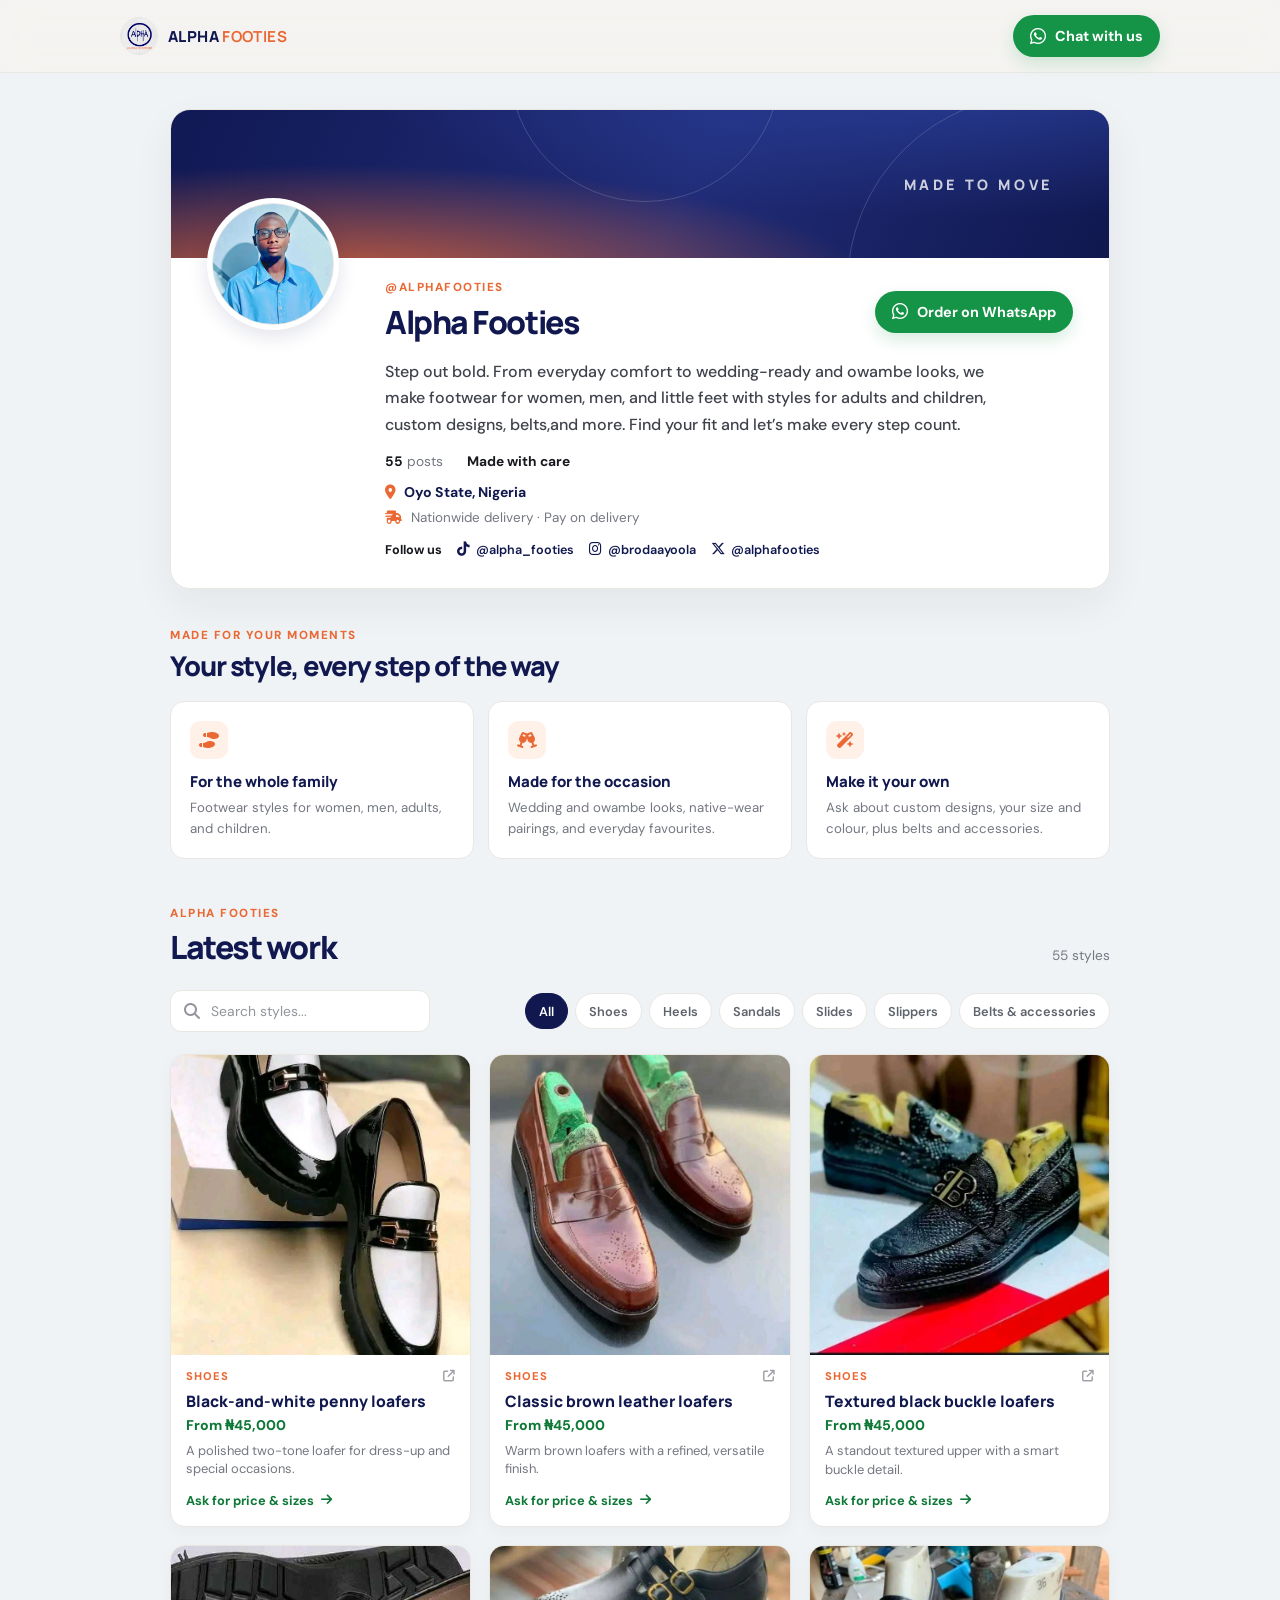
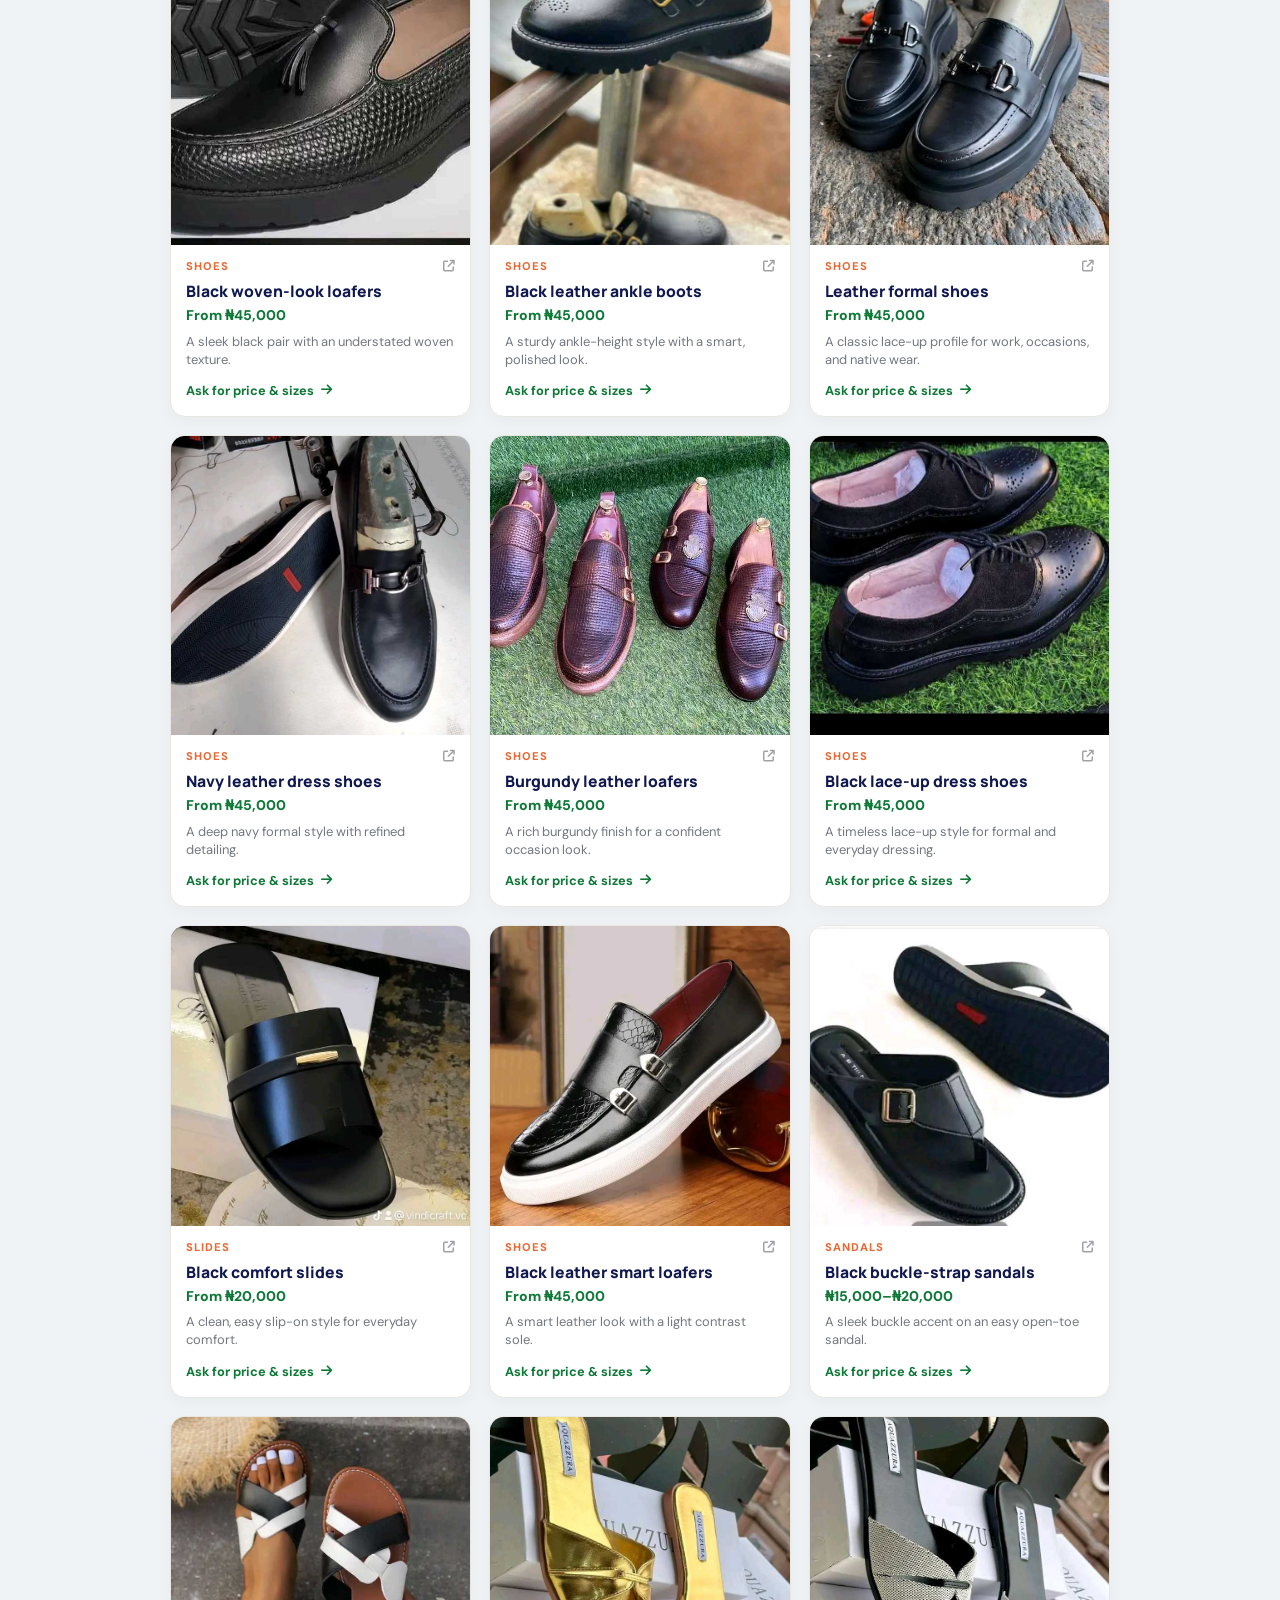
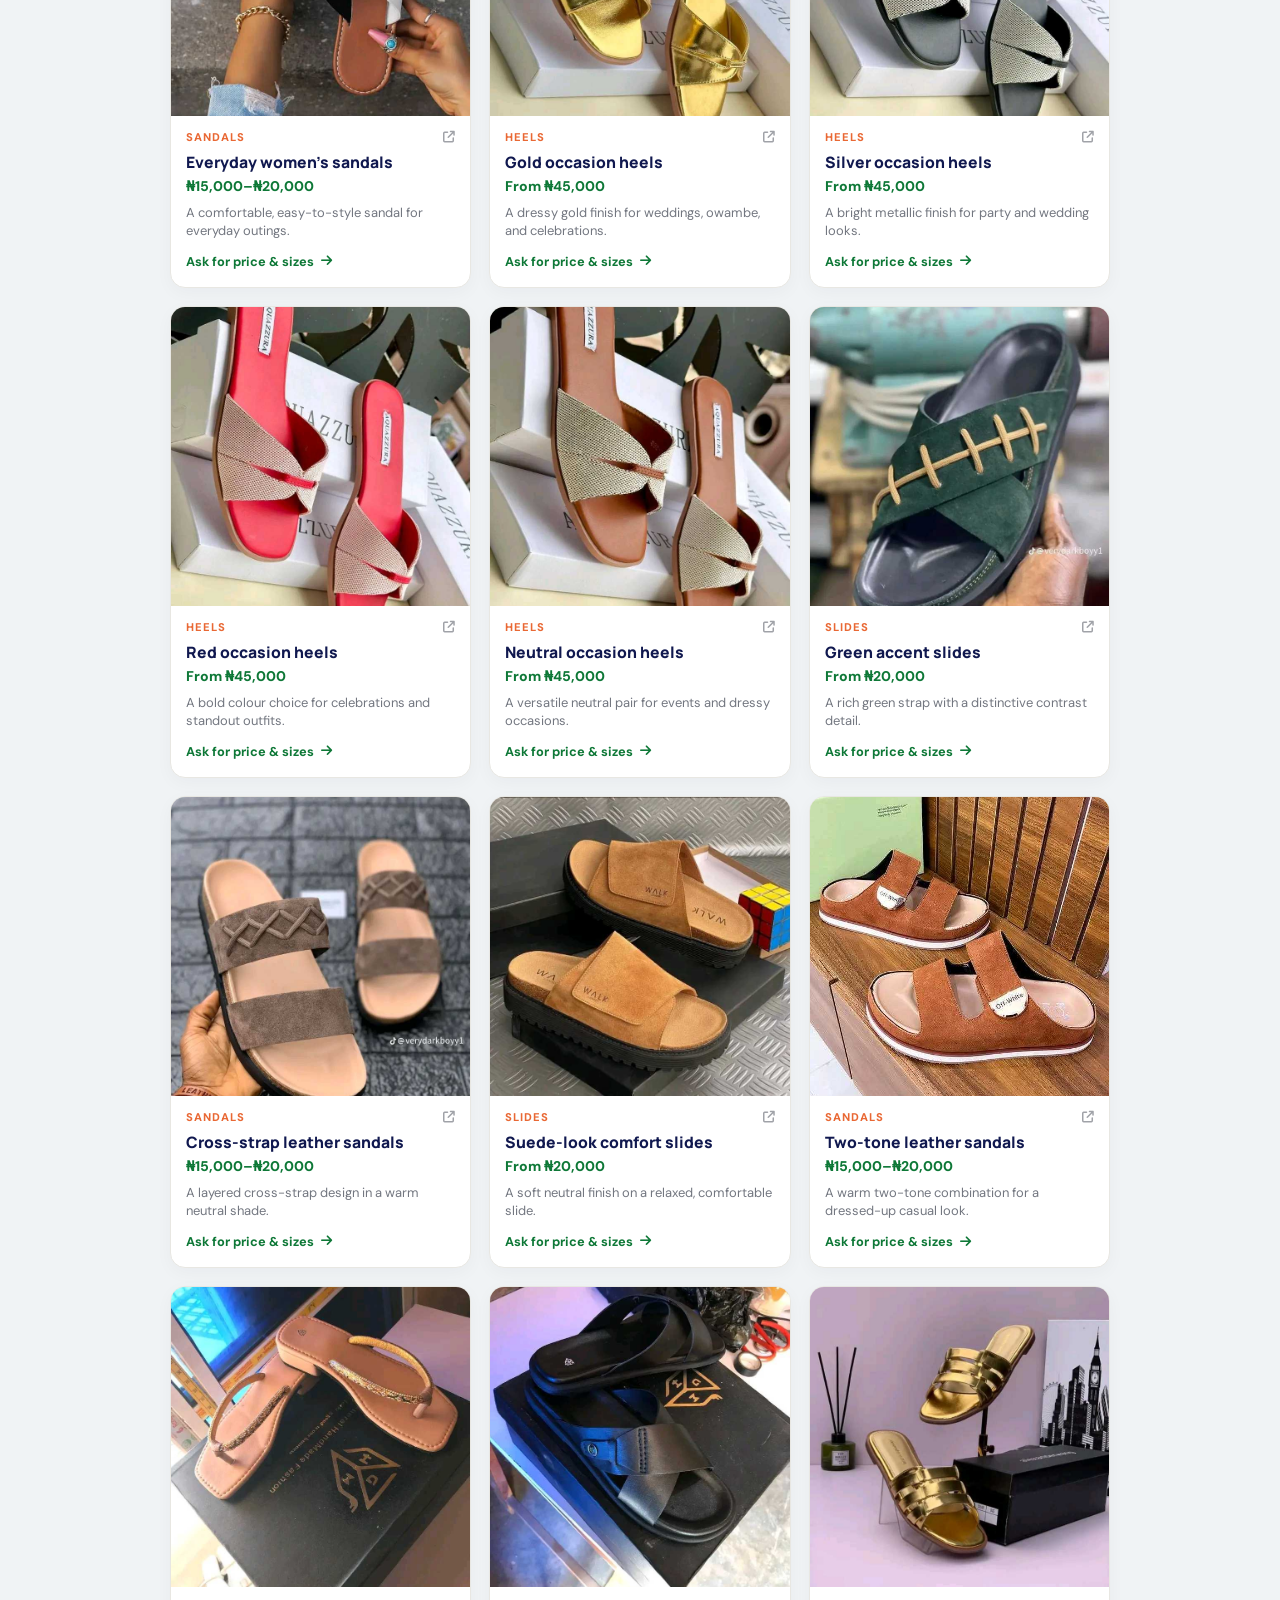
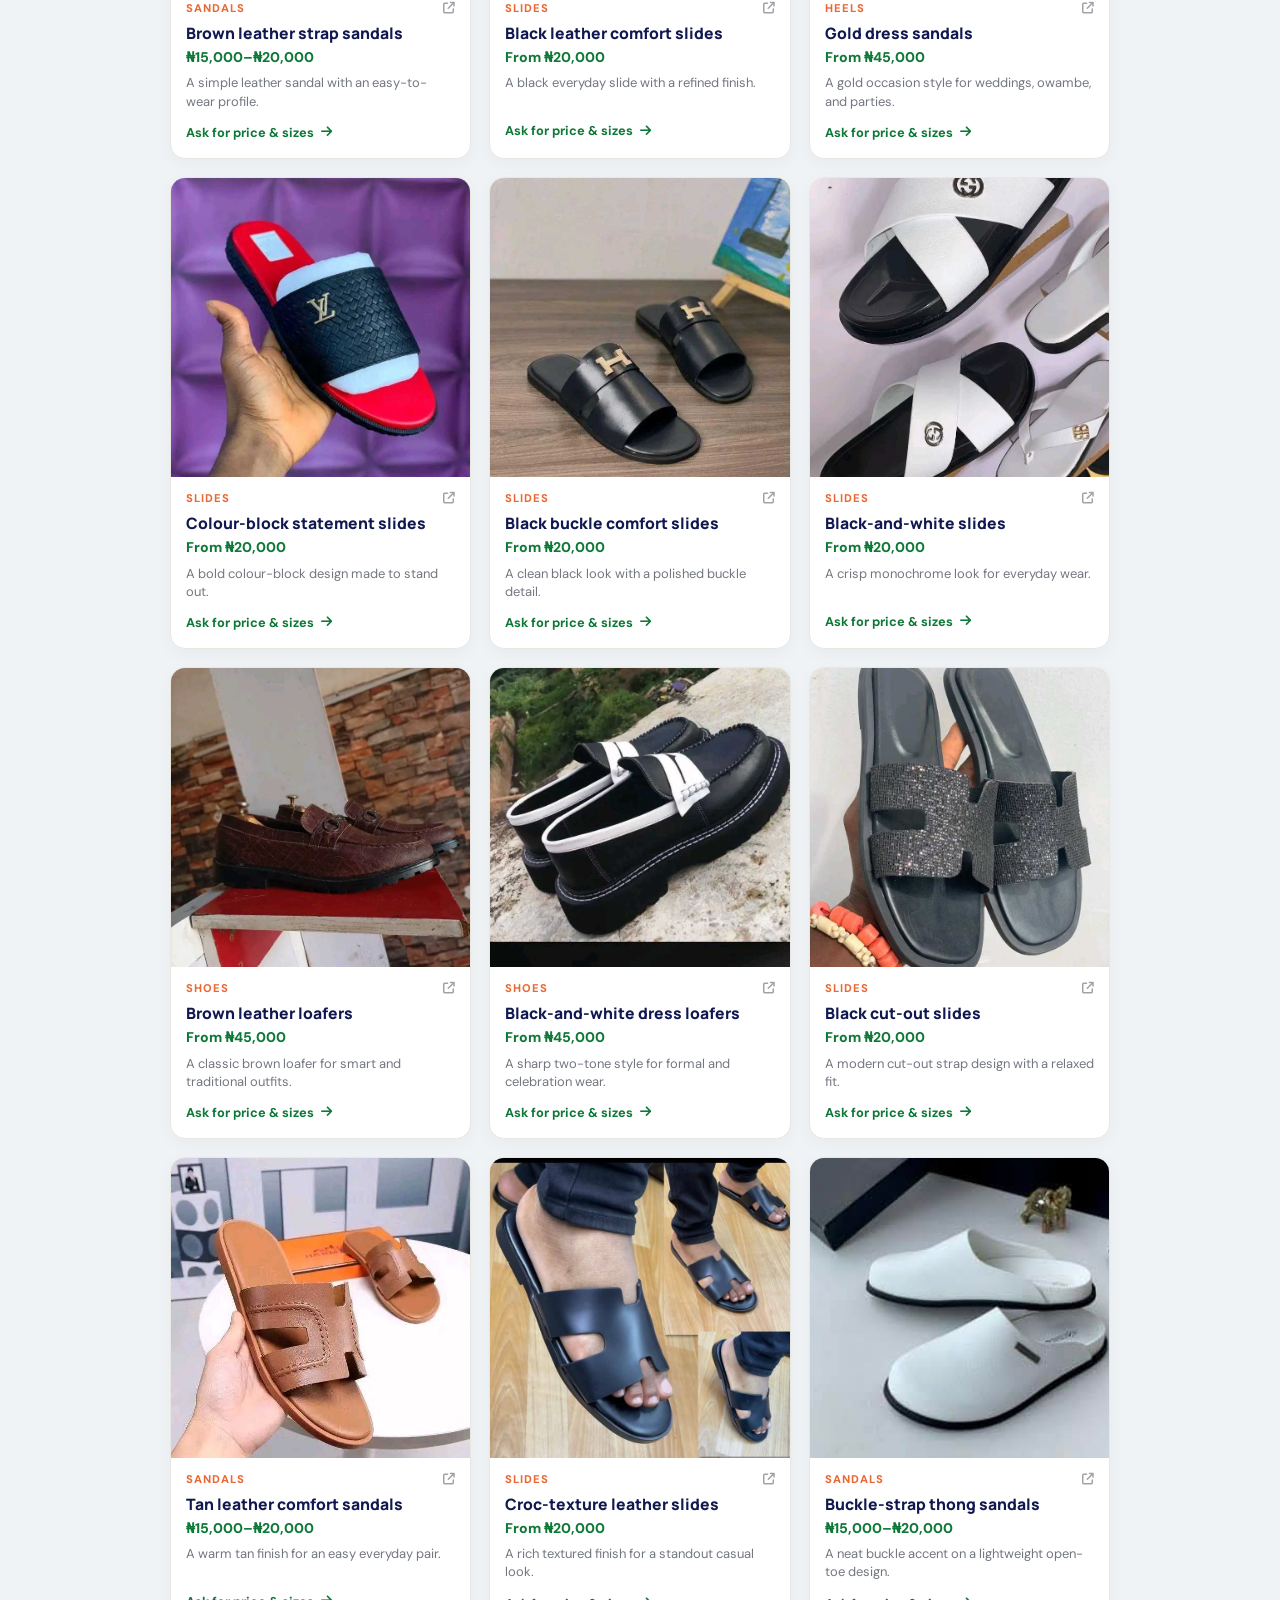
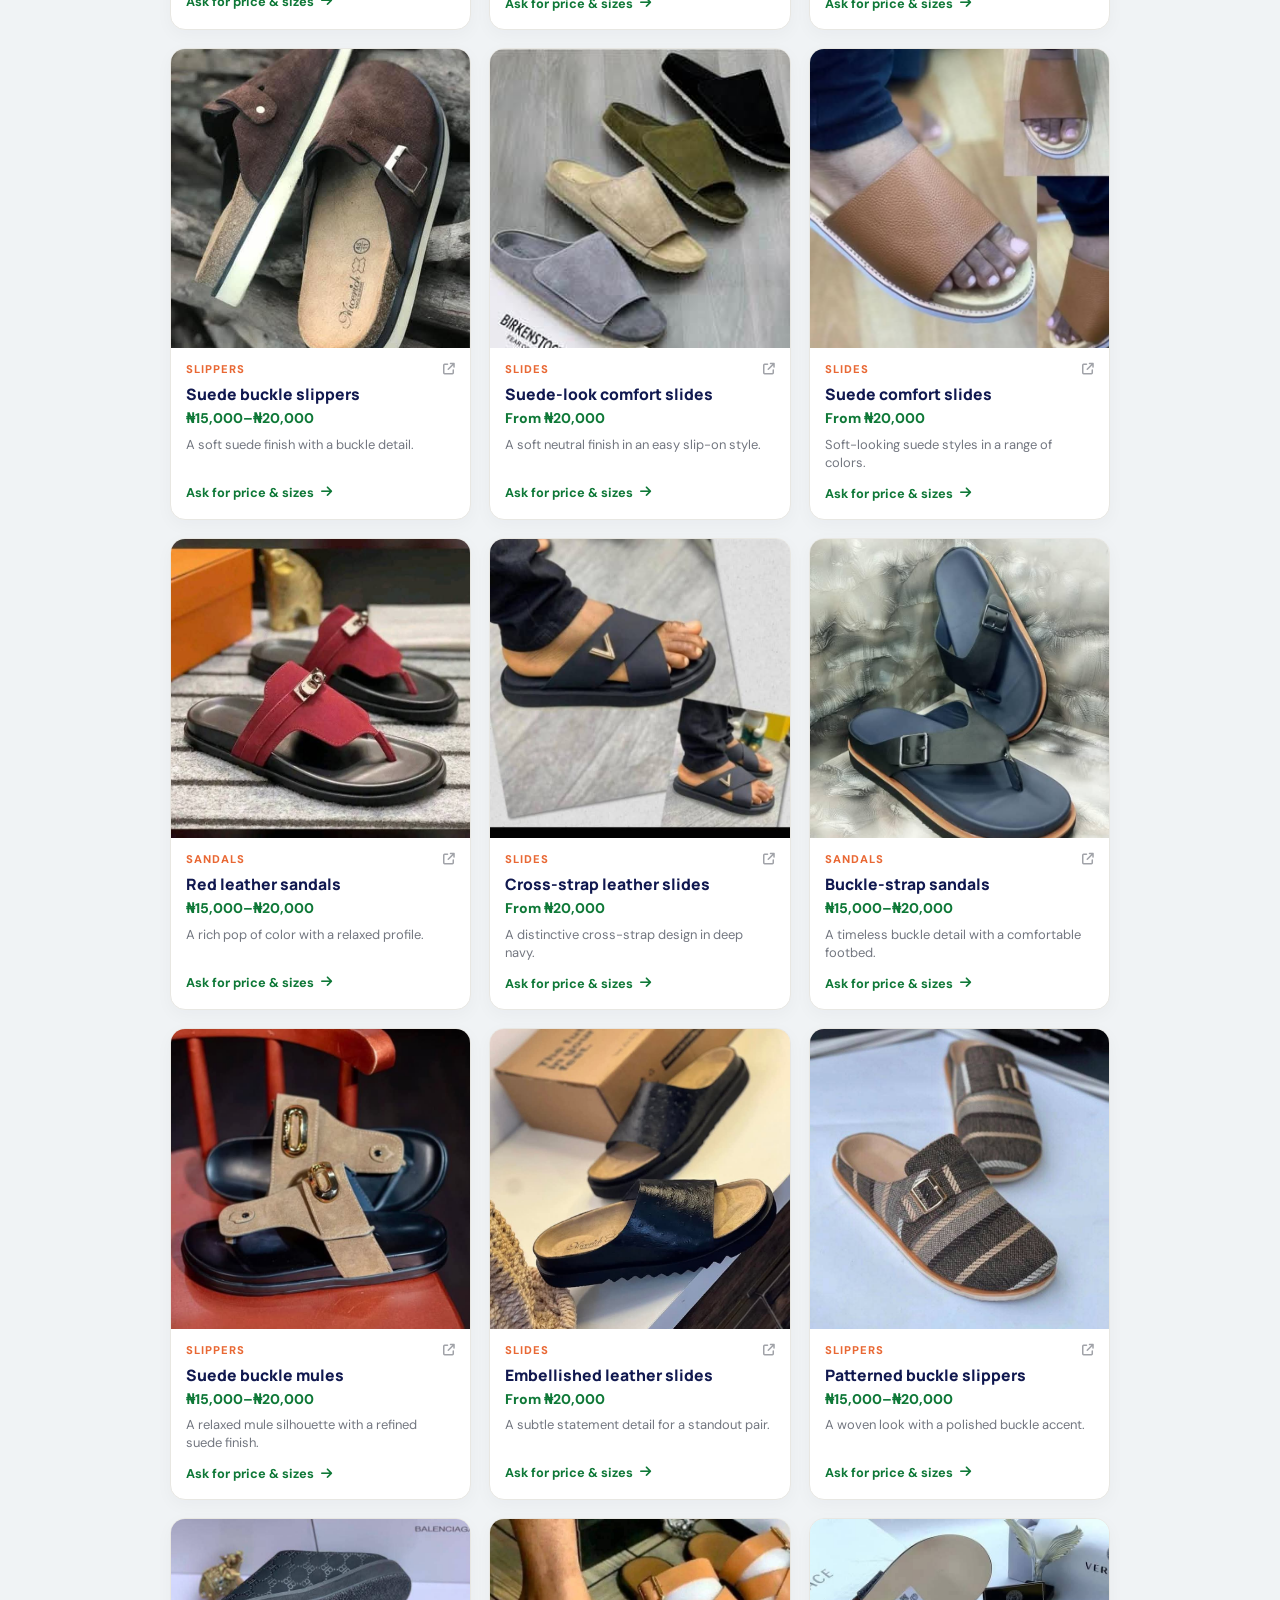
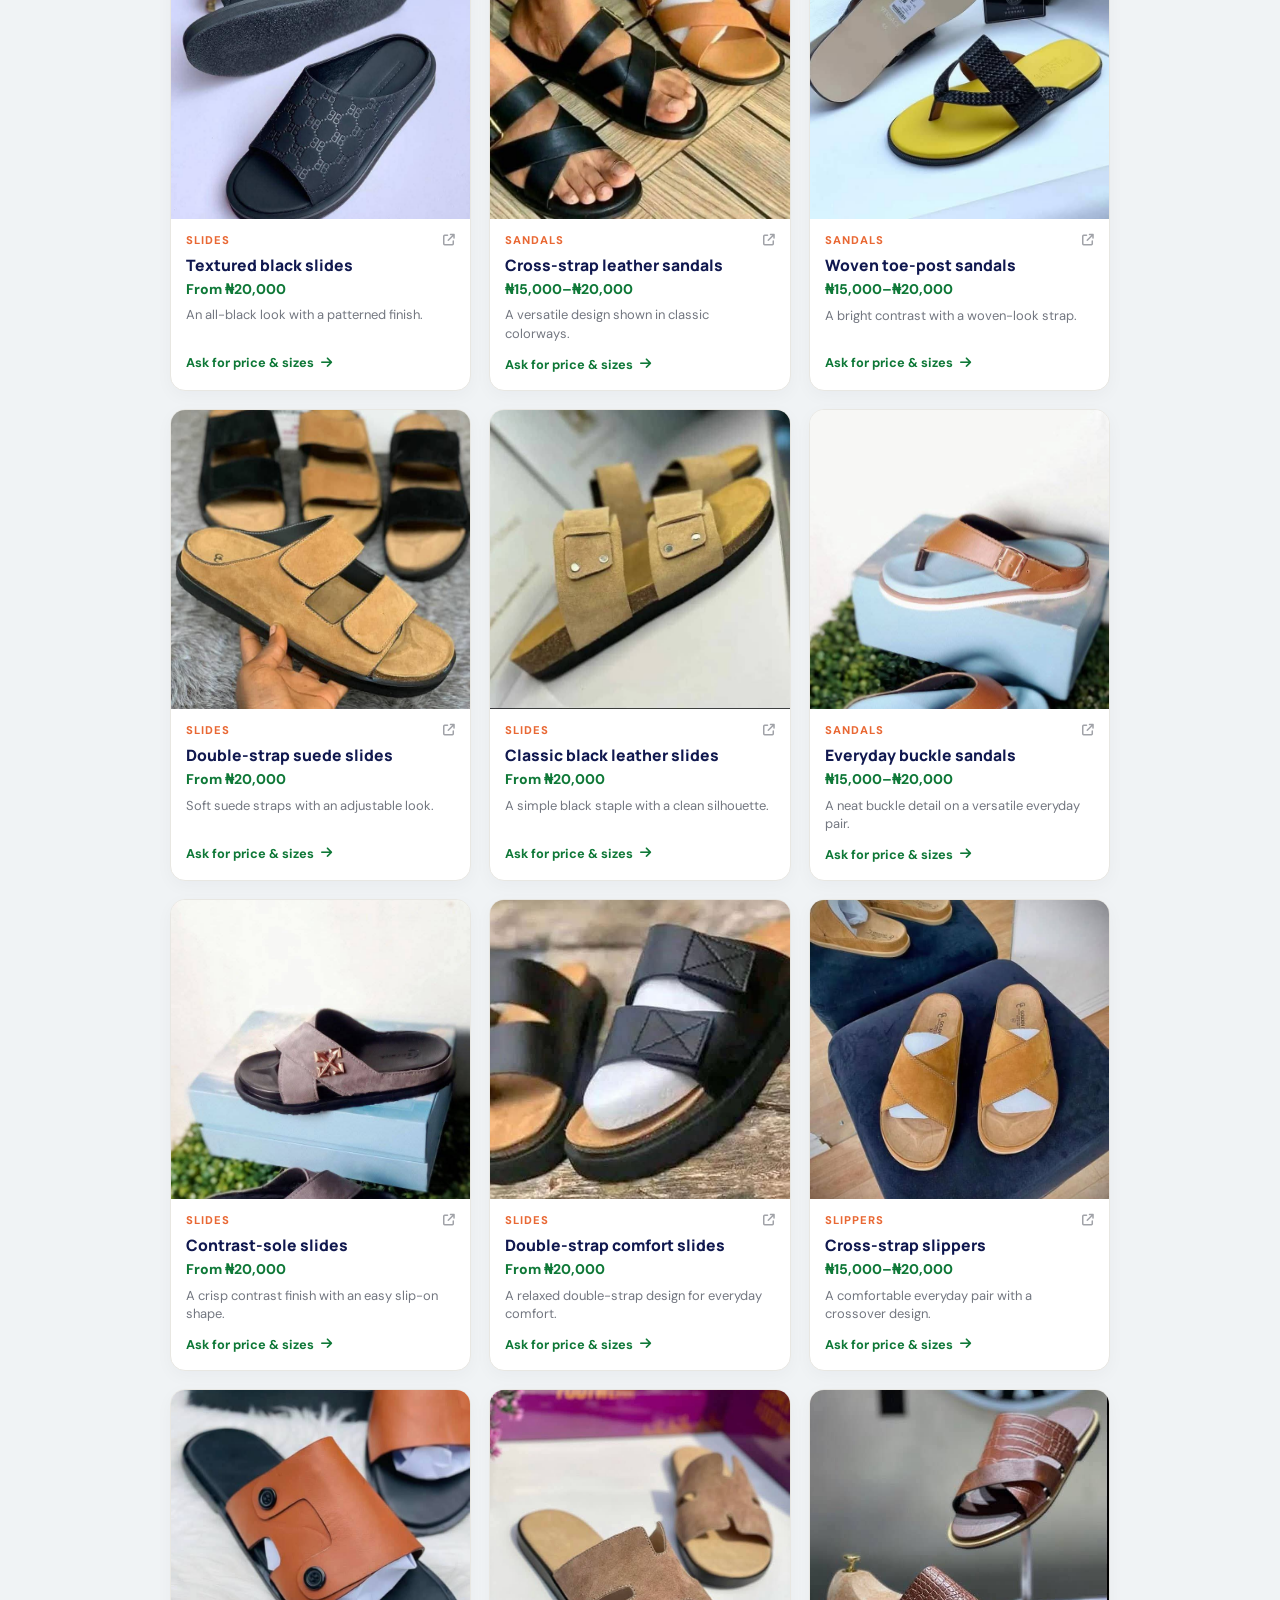
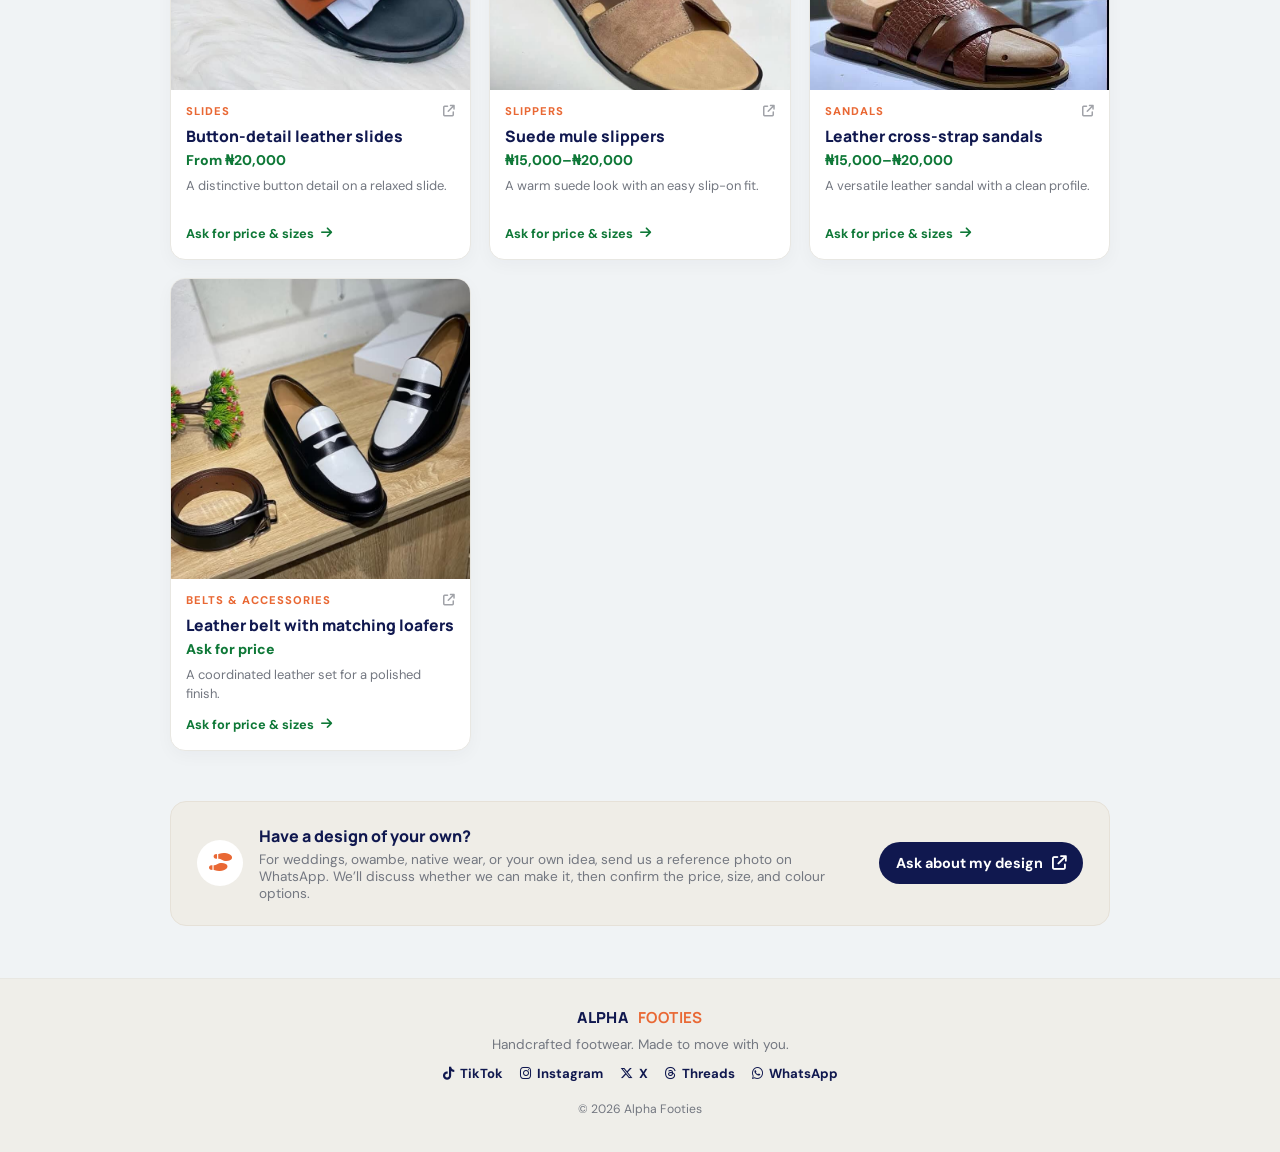
==== index.html @ 1cc4acf9 "Update the folder setup" ====
<!doctype html>
<html lang="en">
  <head>
    <meta charset="UTF-8" />
    <meta name="viewport" content="width=device-width, initial-scale=1.0" />
    <meta
      name="description"
      content="Discover handcrafted footwear for women, men, and children. Shop wedding and owambe styles, everyday pairs, custom designs, and belts from Oyo State, Nigeria."
    />
    <meta name="theme-color" content="#f5f4f0" />
    <title>Alpha Footies | Handcrafted footwear</title>
    <link rel="icon" href="images/logo.jpg" type="image/jpeg" />
    <link rel="preconnect" href="https://fonts.googleapis.com" />
    <link rel="preconnect" href="https://fonts.gstatic.com" crossorigin />
    <link
      href="https://fonts.googleapis.com/css2?family=DM+Sans:wght@400;500;600;700&family=Manrope:wght@500;600;700;800&display=swap"
      rel="stylesheet"
    />
    <link
      rel="stylesheet"
      href="https://cdnjs.cloudflare.com/ajax/libs/font-awesome/6.4.0/css/all.min.css"
    />
    <link href="style.css" rel="stylesheet" />
    <script src="products.js" defer></script>
    <script src="script.js" defer></script>
  </head>
  <body>
    <header class="site-header">
      <nav class="topbar" aria-label="Main navigation">
        <a class="brand" href="#home" aria-label="Alpha Footies home">
          <img src="images/logo.jpg" alt="" />
          <span>ALPHA <strong>FOOTIES</strong></span>
        </a>
        <a
          class="button button-whatsapp topbar-cta"
          href="https://wa.me/2349056947405"
          target="_blank"
          rel="noopener noreferrer"
        >
          <i class="fa-brands fa-whatsapp" aria-hidden="true"></i>
          <span>Chat with us</span>
        </a>
      </nav>
    </header>

    <main id="home" class="page-shell">
      <section class="profile-card" aria-labelledby="profile-name">
        <div class="profile-cover" aria-hidden="true">
          <span>MADE TO MOVE</span>
        </div>
        <div class="profile-content">
          <div class="profile-avatar-wrap">
            <img
              class="profile-avatar"
              src="images/profile.jpg"
              alt="Alpha Footies profile photo"
            />
          </div>
          <div class="profile-details">
            <div class="profile-heading">
              <div>
                <p class="eyebrow">@alphafooties</p>
                <h1 id="profile-name">Alpha Footies</h1>
              </div>
              <a
                class="button button-whatsapp profile-cta"
                href="https://wa.me/2349056947405"
                target="_blank"
                rel="noopener noreferrer"
              >
                <i class="fa-brands fa-whatsapp" aria-hidden="true"></i>
                <span>Order on WhatsApp</span>
              </a>
            </div>
            <p class="profile-bio">
              Step out bold. From everyday comfort to wedding-ready and owambe
              looks, we make footwear for women, men, and little feet with
              styles for adults and children, custom designs, belts,and more.
              Find your fit and let’s make every step count.
            </p>
            <div class="profile-stats" aria-label="Profile statistics">
              <span><strong id="postCount">0</strong> posts</span>
              <span><strong>Made with care</strong></span>
            </div>
            <p class="profile-location">
              <i class="fa-solid fa-location-dot" aria-hidden="true"></i>
              Oyo State, Nigeria
            </p>
            <p class="profile-note">
              <i class="fa-solid fa-truck-fast" aria-hidden="true"></i>
              Nationwide delivery · Pay on delivery
            </p>
            <div class="profile-socials" aria-label="Follow Alpha Footies">
              <span>Follow us</span>
              <a
                href="https://www.tiktok.com/@alpha_footies"
                target="_blank"
                rel="noopener noreferrer"
                aria-label="Follow Alpha Footies on TikTok"
              >
                <i class="fa-brands fa-tiktok" aria-hidden="true"></i>
                @alpha_footies
              </a>
              <a
                href="https://www.instagram.com/brodaayoola"
                target="_blank"
                rel="noopener noreferrer"
                aria-label="Follow Alpha Footies on Instagram"
              >
                <i class="fa-brands fa-instagram" aria-hidden="true"></i>
                @brodaayoola
              </a>
              <a
                href="https://x.com/alphafooties"
                target="_blank"
                rel="noopener noreferrer"
                aria-label="Follow Alpha Footies on X"
              >
                <i class="fa-brands fa-x-twitter" aria-hidden="true"></i>
                @alphafooties
              </a>
            </div>
          </div>
        </div>
      </section>

      <section class="service-highlights" aria-labelledby="services-title">
        <div class="service-heading">
          <p class="eyebrow">MADE FOR YOUR MOMENTS</p>
          <h2 id="services-title">Your style, every step of the way</h2>
        </div>
        <div class="service-grid">
          <article class="service-card">
            <span class="service-icon"
              ><i class="fa-solid fa-shoe-prints" aria-hidden="true"></i
            ></span>
            <h3>For the whole family</h3>
            <p>Footwear styles for women, men, adults, and children.</p>
          </article>
          <article class="service-card">
            <span class="service-icon"
              ><i class="fa-solid fa-champagne-glasses" aria-hidden="true"></i
            ></span>
            <h3>Made for the occasion</h3>
            <p>
              Wedding and owambe looks, native-wear pairings, and everyday
              favourites.
            </p>
          </article>
          <article class="service-card">
            <span class="service-icon"
              ><i class="fa-solid fa-wand-magic-sparkles" aria-hidden="true"></i
            ></span>
            <h3>Make it your own</h3>
            <p>
              Ask about custom designs, your size and colour, plus belts and
              accessories.
            </p>
          </article>
        </div>
      </section>

      <section id="posts" class="feed-section" aria-labelledby="feed-title">
        <div class="feed-heading">
          <div>
            <p class="eyebrow">ALPHA FOOTIES </p>
            <h2 id="feed-title">Latest work</h2>
          </div>
          <span class="feed-count"
            ><span id="visibleCount">0</span> styles</span
          >
        </div>

        <div class="feed-tools">
          <label class="search-field">
            <i class="fa-solid fa-magnifying-glass" aria-hidden="true"></i>
            <span class="visually-hidden">Search styles</span>
            <input
              type="search"
              id="searchBar"
              placeholder="Search styles..."
              autocomplete="off"
            />
          </label>
          <div class="filter-list" role="group" aria-label="Filter styles">
            <button
              class="filter-btn active"
              type="button"
              data-category="all"
              aria-pressed="true"
            >
              All
            </button>
            <button
              class="filter-btn"
              type="button"
              data-category="shoes"
              aria-pressed="false"
            >
              Shoes
            </button>
            <button
              class="filter-btn"
              type="button"
              data-category="heels"
              aria-pressed="false"
            >
              Heels
            </button>
            <button
              class="filter-btn"
              type="button"
              data-category="sandals"
              aria-pressed="false"
            >
              Sandals
            </button>
            <button
              class="filter-btn"
              type="button"
              data-category="slides"
              aria-pressed="false"
            >
              Slides
            </button>
            <button
              class="filter-btn"
              type="button"
              data-category="slippers"
              aria-pressed="false"
            >
              Slippers
            </button>
            <button
              class="filter-btn"
              type="button"
              data-category="belts"
              aria-pressed="false"
            >
              Belts &amp; accessories
            </button>
          </div>
        </div>

        <div id="productGrid" class="post-grid" aria-live="polite"></div>
        <div id="noResults" class="empty-state" hidden>
          <i class="fa-regular fa-face-meh" aria-hidden="true"></i>
          <h3>No styles found</h3>
          <p>Try a different search or category.</p>
        </div>
      </section>

      <section id="about" class="about-strip" aria-label="About Alpha Footies">
        <div class="about-mark">
          <i class="fa-solid fa-shoe-prints" aria-hidden="true"></i>
        </div>
        <div>
          <h2>Have a design of your own?</h2>
          <p>
            For weddings, owambe, native wear, or your own idea, send us a
            reference photo on WhatsApp. We’ll discuss whether we can make it,
            then confirm the price, size, and colour options.
          </p>
        </div>
        <a
          class="button button-dark"
          href="https://wa.me/2349056947405?text=Hello%20Alpha%20Footies%2C%20I%20have%20my%20own%20design.%20Can%20you%20make%20it%3F%20I%20will%20send%20a%20reference%20photo.%20Please%20share%20your%20price%2C%20available%20sizes%2C%20and%20colour%20options."
          target="_blank"
          rel="noopener noreferrer"
        >
          Ask about my design
          <i
            class="fa-solid fa-arrow-up-right-from-square"
            aria-hidden="true"
          ></i>
        </a>
      </section>
    </main>

    <footer class="site-footer">
      <a class="brand footer-brand" href="#home"
        >ALPHA <strong>FOOTIES</strong></a
      >
      <p>Handcrafted footwear. Made to move with you.</p>
      <div class="footer-links">
        <a
          href="https://www.tiktok.com/@alpha_footies"
          target="_blank"
          rel="noopener noreferrer"
        >
          <i class="fa-brands fa-tiktok" aria-hidden="true"></i> TikTok
        </a>
        <a
          href="https://www.instagram.com/brodaayoola"
          target="_blank"
          rel="noopener noreferrer"
        >
          <i class="fa-brands fa-instagram" aria-hidden="true"></i> Instagram
        </a>
        <a
          href="https://x.com/alphafooties"
          target="_blank"
          rel="noopener noreferrer"
        >
          <i class="fa-brands fa-x-twitter" aria-hidden="true"></i> X
        </a>
        <a
          href="https://www.threads.com/@brodaayoola"
          target="_blank"
          rel="noopener noreferrer"
        >
          <i class="fa-brands fa-threads" aria-hidden="true"></i> Threads
        </a>
        <a
          href="https://wa.me/2349056947405"
          target="_blank"
          rel="noopener noreferrer"
        >
          <i class="fa-brands fa-whatsapp" aria-hidden="true"></i> WhatsApp
        </a>
      </div>
      <small>&copy; 2026 Alpha Footies</small>
    </footer>
  </body>
</html>
---- style.css ----
:root {
  color-scheme: light;
  --page: #f0f3f5;
  --surface: #fff;
  --ink: #17191f;
  --muted: #737780;
  --line: #e8e7e2;
  --navy: #10184f;
  --orange: #e96834;
  --green: #159447;
  --green-dark: #0e7837;
  --shadow: 0 16px 42px rgba(27, 30, 43, 0.06);
}

* {
  box-sizing: border-box;
}

html {
  scroll-behavior: smooth;
}

body {
  min-width: 320px;
  margin: 0;
  background: var(--page);
  color: var(--ink);
  font-family: "DM Sans", sans-serif;
  -webkit-font-smoothing: antialiased;
}

button,
input {
  font: inherit;
}

a {
  color: inherit;
}

.site-header {
  position: sticky;
  z-index: 10;
  top: 0;
  border-bottom: 1px solid rgba(232, 231, 226, 0.9);
  background: rgba(245, 244, 240, 0.92);
  backdrop-filter: blur(14px);
}

.topbar {
  width: min(100% - 40px, 1040px);
  min-height: 72px;
  margin: 0 auto;
  display: flex;
  align-items: center;
  justify-content: space-between;
}

.brand {
  display: inline-flex;
  align-items: center;
  gap: 10px;
  color: var(--navy);
  font-family: "Manrope", sans-serif;
  font-size: 0.95rem;
  font-weight: 800;
  letter-spacing: 0.025em;
  text-decoration: none;
}

.brand strong {
  color: var(--orange);
}

.brand img {
  width: 38px;
  height: 38px;
  border: 1px solid var(--line);
  border-radius: 50%;
  object-fit: cover;
}

.button {
  min-height: 42px;
  padding: 0 17px;
  display: inline-flex;
  align-items: center;
  justify-content: center;
  gap: 9px;
  border: 0;
  border-radius: 999px;
  font-size: 0.9rem;
  font-weight: 700;
  text-decoration: none;
  transition:
    transform 180ms ease,
    background-color 180ms ease,
    box-shadow 180ms ease;
}

.button:hover {
  transform: translateY(-2px);
}

.button-whatsapp {
  background: var(--green);
  color: #fff;
  box-shadow: 0 7px 16px rgba(21, 148, 71, 0.17);
}

.button-whatsapp:hover {
  background: var(--green-dark);
  color: #fff;
}

.button-whatsapp i {
  font-size: 1.15rem;
}

.page-shell {
  width: min(100% - 40px, 940px);
  margin: 36px auto 0;
}

.profile-card {
  overflow: hidden;
  border: 1px solid var(--line);
  border-radius: 20px;
  background: var(--surface);
  box-shadow: var(--shadow);
}

.profile-cover {
  position: relative;
  height: 148px;
  overflow: hidden;
  display: flex;
  align-items: center;
  justify-content: flex-end;
  padding: 24px 6%;
  background:
    radial-gradient(
      ellipse at 18% 120%,
      rgba(233, 104, 52, 0.88),
      transparent 49%
    ),
    radial-gradient(
      ellipse at 85% -25%,
      rgba(44, 66, 161, 0.82),
      transparent 55%
    ),
    linear-gradient(115deg, #121a56 4%, #202c77 55%, #10184f 100%);
}

.profile-cover::before,
.profile-cover::after {
  position: absolute;
  width: 270px;
  height: 270px;
  border: 1px solid rgba(255, 255, 255, 0.16);
  border-radius: 50%;
  content: "";
}

.profile-cover::before {
  top: -180px;
  left: 36%;
}

.profile-cover::after {
  right: -120px;
  bottom: -218px;
  width: 380px;
  height: 380px;
}

.profile-cover span {
  position: relative;
  z-index: 1;
  color: rgba(255, 255, 255, 0.78);
  font-family: "Manrope", sans-serif;
  font-size: clamp(0.7rem, 2vw, 0.9rem);
  font-weight: 800;
  letter-spacing: 0.25em;
}

.profile-content {
  display: grid;
  grid-template-columns: 152px minmax(0, 1fr);
  column-gap: 26px;
  padding: 0 36px 30px;
}

.profile-avatar-wrap {
  position: relative;
  z-index: 1;
  width: 132px;
  height: 132px;
  margin-top: -60px;
  padding: 5px;
  border-radius: 50%;
  background: var(--surface);
  box-shadow: 0 6px 20px rgba(16, 24, 79, 0.12);
}

.profile-avatar {
  display: block;
  width: 100%;
  height: 100%;
  border: 1px solid var(--line);
  border-radius: 50%;
  object-fit: cover;
}

.profile-details {
  min-width: 0;
  padding-top: 21px;
}

.profile-heading {
  display: flex;
  align-items: center;
  justify-content: space-between;
  gap: 20px;
}

.eyebrow {
  margin: 0 0 5px;
  color: var(--orange);
  font-size: 0.73rem;
  font-weight: 800;
  letter-spacing: 0.13em;
  text-transform: uppercase;
}

h1,
h2,
h3,
p {
  margin-top: 0;
}

h1,
h2,
h3 {
  font-family: "Manrope", sans-serif;
}

.profile-heading h1 {
  margin-bottom: 0;
  color: var(--navy);
  font-size: clamp(1.55rem, 4vw, 2rem);
  font-weight: 800;
  letter-spacing: -0.045em;
}

.profile-bio {
  max-width: 610px;
  margin: 15px 0 14px;
  color: #3f424b;
  font-size: 1rem;
  font-weight: 500;
  line-height: 1.65;
}

.profile-stats {
  display: flex;
  flex-wrap: wrap;
  gap: 10px 24px;
  color: var(--muted);
  font-size: 0.86rem;
}

.profile-stats strong {
  color: var(--ink);
  font-weight: 700;
}

.profile-location {
  margin: 13px 0 0;
  color: var(--navy);
  font-size: 0.88rem;
  font-weight: 700;
}

.profile-location i {
  margin-right: 5px;
  color: var(--orange);
}

.profile-note {
  margin: 8px 0 0;
  color: var(--muted);
  font-size: 0.84rem;
}

.profile-note i {
  margin-right: 5px;
  color: var(--orange);
}

.profile-socials {
  margin-top: 15px;
  display: flex;
  align-items: center;
  flex-wrap: wrap;
  gap: 8px 15px;
  color: var(--muted);
  font-size: 0.79rem;
}

.profile-socials > span {
  color: var(--ink);
  font-weight: 700;
}

.profile-socials a {
  display: inline-flex;
  align-items: center;
  gap: 6px;
  color: var(--navy);
  font-weight: 600;
  text-decoration: none;
}

.profile-socials a:hover,
.footer-links a:hover {
  color: var(--orange);
}

.profile-socials i {
  font-size: 0.9rem;
}

.service-highlights {
  padding: 38px 0 8px;
}

.service-heading {
  margin-bottom: 17px;
}

.service-heading .eyebrow {
  margin-bottom: 4px;
}

.service-heading h2 {
  margin: 0;
  color: var(--navy);
  font-size: clamp(1.35rem, 3vw, 1.7rem);
  font-weight: 800;
  letter-spacing: -0.04em;
}

.service-grid {
  display: grid;
  grid-template-columns: repeat(3, minmax(0, 1fr));
  gap: 14px;
}

.service-card {
  min-width: 0;
  padding: 19px;
  border: 1px solid var(--line);
  border-radius: 14px;
  background: var(--surface);
}

.service-icon {
  width: 38px;
  height: 38px;
  margin-bottom: 12px;
  display: grid;
  place-items: center;
  border-radius: 11px;
  background: #fff0e8;
  color: var(--orange);
}

.service-card h3 {
  margin: 0 0 6px;
  color: var(--navy);
  font-size: 0.94rem;
  font-weight: 800;
}

.service-card p {
  margin: 0;
  color: var(--muted);
  font-size: 0.83rem;
  line-height: 1.55;
}

.feed-section {
  padding: 38px 0 40px;
}

.feed-heading {
  display: flex;
  align-items: end;
  justify-content: space-between;
  gap: 16px;
  margin-bottom: 21px;
}

.feed-heading .eyebrow {
  margin-bottom: 4px;
}

.feed-heading h2 {
  margin: 0;
  color: var(--navy);
  font-size: clamp(1.65rem, 4vw, 2rem);
  font-weight: 800;
  letter-spacing: -0.045em;
}

.feed-count {
  padding-bottom: 5px;
  color: var(--muted);
  font-size: 0.85rem;
}

.feed-tools {
  display: flex;
  align-items: center;
  justify-content: space-between;
  gap: 14px;
  margin-bottom: 22px;
}

.search-field {
  width: min(100%, 260px);
  min-height: 42px;
  padding: 0 13px;
  display: flex;
  align-items: center;
  gap: 9px;
  border: 1px solid var(--line);
  border-radius: 11px;
  background: var(--surface);
  color: #92959c;
}

.search-field:focus-within {
  border-color: #b6b9c9;
  box-shadow: 0 0 0 3px rgba(16, 24, 79, 0.06);
}

.search-field input {
  width: 100%;
  min-width: 0;
  border: 0;
  outline: 0;
  background: transparent;
  color: var(--ink);
  font-size: 0.87rem;
}

.search-field input::placeholder {
  color: #92959c;
}

.filter-list {
  display: flex;
  flex-wrap: wrap;
  justify-content: flex-end;
  gap: 7px;
}

.filter-btn {
  min-height: 36px;
  padding: 0 13px;
  border: 1px solid var(--line);
  border-radius: 999px;
  background: var(--surface);
  color: #5f636c;
  cursor: pointer;
  font-size: 0.8rem;
  font-weight: 600;
  transition:
    color 160ms ease,
    border-color 160ms ease,
    background-color 160ms ease;
}

.filter-btn:hover,
.filter-btn.active {
  border-color: var(--navy);
  background: var(--navy);
  color: #fff;
}

.post-grid {
  display: grid;
  grid-template-columns: repeat(3, minmax(0, 1fr));
  gap: 18px;
}

.post-card {
  min-width: 0;
  overflow: hidden;
  border: 1px solid var(--line);
  border-radius: 15px;
  background: var(--surface);
  box-shadow: 0 5px 17px rgba(27, 30, 43, 0.035);
  transition:
    transform 200ms ease,
    box-shadow 200ms ease;
}

.post-card:hover {
  transform: translateY(-3px);
  box-shadow: 0 12px 28px rgba(27, 30, 43, 0.1);
}

.post-card[hidden] {
  display: none;
}

.post-image-link {
  position: relative;
  display: block;
  overflow: hidden;
  aspect-ratio: 1 / 1;
  background: #e9e7e2;
  text-decoration: none;
}

.post-image-link img {
  width: 100%;
  height: 100%;
  display: block;
  object-fit: cover;
  transition: transform 350ms ease;
}

.post-card:hover .post-image-link img {
  transform: scale(1.045);
}

.image-action {
  position: absolute;
  right: 10px;
  bottom: 10px;
  left: 10px;
  min-height: 39px;
  padding: 0 12px;
  display: flex;
  align-items: center;
  justify-content: center;
  gap: 8px;
  border-radius: 9px;
  background: rgba(15, 21, 30, 0.9);
  color: #fff;
  font-size: 0.82rem;
  font-weight: 700;
  opacity: 0;
  transform: translateY(5px);
  transition:
    opacity 180ms ease,
    transform 180ms ease;
}

.image-action i {
  color: #60d980;
  font-size: 1rem;
}

.post-card:hover .image-action,
.post-image-link:focus-visible .image-action {
  opacity: 1;
  transform: translateY(0);
}

.post-caption {
  padding: 14px 15px 16px;
}

.post-title-row {
  display: flex;
  align-items: center;
  justify-content: space-between;
  color: #a0a2a8;
  font-size: 0.75rem;
}

.post-category {
  color: var(--orange);
  font-size: 0.7rem;
  font-weight: 800;
  letter-spacing: 0.09em;
  text-transform: uppercase;
}

.post-caption h3 {
  margin: 7px 0 4px;
  overflow: hidden;
  color: var(--navy);
  font-size: 0.98rem;
  font-weight: 800;
  text-overflow: ellipsis;
  white-space: nowrap;
}

.post-caption .post-price {
  min-height: 0;
  margin: 0 0 7px;
  color: var(--green-dark);
  font-size: 0.88rem;
  font-weight: 800;
}

.post-caption p {
  min-height: 2.7em;
  margin-bottom: 10px;
  color: var(--muted);
  font-size: 0.81rem;
  line-height: 1.4;
}

.post-order-link {
  display: inline-flex;
  align-items: center;
  gap: 7px;
  color: var(--green-dark);
  font-size: 0.8rem;
  font-weight: 700;
  text-decoration: none;
}

.post-order-link:hover {
  color: var(--navy);
}

.empty-state {
  padding: 48px 20px;
  border: 1px dashed #d8d7d1;
  border-radius: 15px;
  color: var(--muted);
  text-align: center;
}

.empty-state[hidden] {
  display: none;
}

.empty-state > i {
  margin-bottom: 12px;
  color: #9da0a8;
  font-size: 1.8rem;
}

.empty-state h3 {
  margin-bottom: 5px;
  color: var(--navy);
  font-size: 1.1rem;
}

.empty-state p {
  margin-bottom: 0;
  font-size: 0.9rem;
}

.about-strip {
  margin: 10px 0 52px;
  padding: 23px 26px;
  display: flex;
  align-items: center;
  gap: 16px;
  border: 1px solid #e6e1d8;
  border-radius: 16px;
  background: #efede7;
}

.about-mark {
  width: 46px;
  height: 46px;
  flex: 0 0 auto;
  display: grid;
  place-items: center;
  border-radius: 50%;
  background: #fff;
  color: var(--orange);
  font-size: 1.15rem;
}

.about-strip h2 {
  margin-bottom: 4px;
  color: var(--navy);
  font-size: 1rem;
  font-weight: 800;
}

.about-strip p {
  margin-bottom: 0;
  color: var(--muted);
  font-size: 0.85rem;
}

.about-strip .button {
  flex: 0 0 auto;
  margin-left: auto;
}

.button-dark {
  background: var(--navy);
  color: #fff;
}

.button-dark:hover {
  background: #252f72;
  color: #fff;
}

.site-footer {
  padding: 28px 20px 34px;
  border-top: 1px solid var(--line);
  background: #efeee9;
  color: var(--muted);
  text-align: center;
}

.footer-brand {
  color: var(--navy);
}

.site-footer p {
  margin: 8px 0 12px;
  font-size: 0.85rem;
}

.footer-links {
  margin-bottom: 15px;
  display: flex;
  justify-content: center;
  flex-wrap: wrap;
  gap: 17px;
}

.footer-links a {
  display: inline-flex;
  align-items: center;
  gap: 6px;
  color: var(--navy);
  font-size: 0.82rem;
  font-weight: 700;
  text-decoration: none;
}

.site-footer small {
  font-size: 0.76rem;
}

.visually-hidden {
  position: absolute;
  width: 1px;
  height: 1px;
  padding: 0;
  overflow: hidden;
  clip: rect(0, 0, 0, 0);
  white-space: nowrap;
  clip-path: inset(50%);
}

@media (max-width: 700px) {
  .page-shell {
    width: min(100% - 28px, 940px);
    margin-top: 20px;
  }

  .topbar {
    width: calc(100% - 28px);
    min-height: 62px;
  }

  .profile-cover {
    height: 116px;
  }

  .profile-content {
    grid-template-columns: 1fr;
    padding: 0 22px 24px;
  }

  .profile-avatar-wrap {
    width: 104px;
    height: 104px;
    margin-top: -49px;
  }

  .profile-details {
    padding-top: 12px;
  }

  .profile-heading {
    align-items: flex-start;
  }

  .profile-cta {
    min-height: 38px;
    padding: 0 13px;
    font-size: 0.79rem;
  }

  .profile-bio {
    margin-top: 12px;
  }

  .service-highlights {
    padding-top: 30px;
  }

  .service-grid {
    grid-template-columns: 1fr;
    gap: 10px;
  }

  .service-card {
    padding: 15px;
    display: grid;
    grid-template-columns: 38px minmax(0, 1fr);
    column-gap: 12px;
  }

  .service-icon {
    grid-row: span 2;
    margin-bottom: 0;
  }

  .service-card h3 {
    align-self: end;
  }

  .feed-section {
    padding-top: 38px;
  }

  .feed-tools {
    align-items: stretch;
    flex-direction: column;
  }

  .search-field {
    width: 100%;
  }

  .filter-list {
    justify-content: flex-start;
    flex-wrap: nowrap;
    overflow-x: auto;
    padding-bottom: 5px;
    scrollbar-width: thin;
  }

  .filter-btn {
    flex: 0 0 auto;
  }

  .post-grid {
    grid-template-columns: repeat(2, minmax(0, 1fr));
    gap: 11px;
  }

  .post-card {
    border-radius: 12px;
  }

  .post-caption {
    padding: 11px 10px 13px;
  }

  .post-caption h3 {
    font-size: 0.84rem;
  }

  .post-caption p {
    min-height: 3.8em;
    font-size: 0.75rem;
  }

  .post-order-link {
    font-size: 0.73rem;
  }

  .image-action {
    right: 6px;
    bottom: 6px;
    left: 6px;
    min-height: 32px;
    padding: 0 6px;
    font-size: 0.7rem;
    opacity: 1;
    transform: none;
  }

  .about-strip {
    align-items: flex-start;
    flex-wrap: wrap;
    padding: 19px;
  }

  .about-strip > div:nth-child(2) {
    flex: 1;
    min-width: 180px;
  }

  .about-strip .button {
    width: 100%;
    margin-left: 0;
  }
}

@media (max-width: 390px) {
  .brand {
    gap: 7px;
    font-size: 0.83rem;
  }

  .brand img {
    width: 34px;
    height: 34px;
  }

  .topbar-cta {
    min-height: 38px;
    padding: 0 12px;
    font-size: 0.78rem;
  }

  .profile-heading {
    flex-wrap: wrap;
  }

  .profile-cta {
    width: 100%;
  }
}

@media (prefers-reduced-motion: reduce) {
  *,
  *::before,
  *::after {
    scroll-behavior: auto !important;
    transition-duration: 0.01ms !important;
  }
}
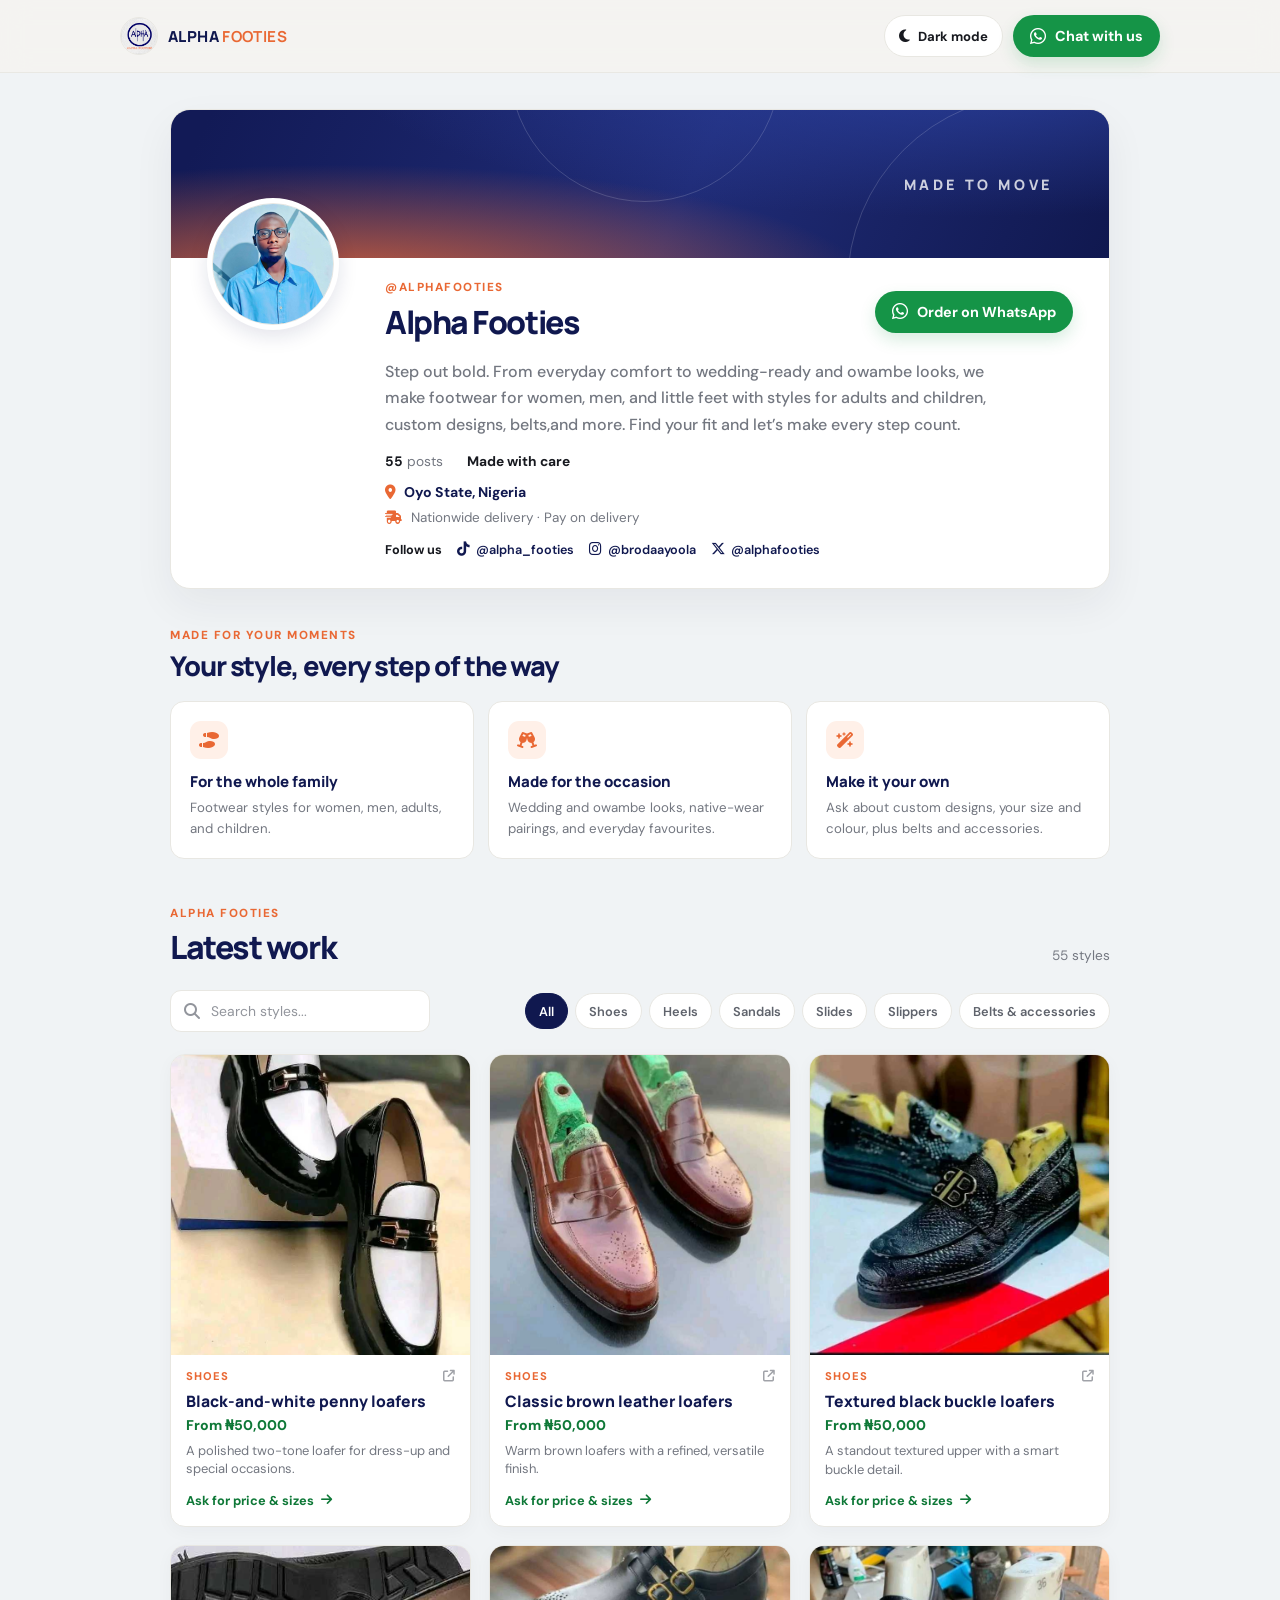
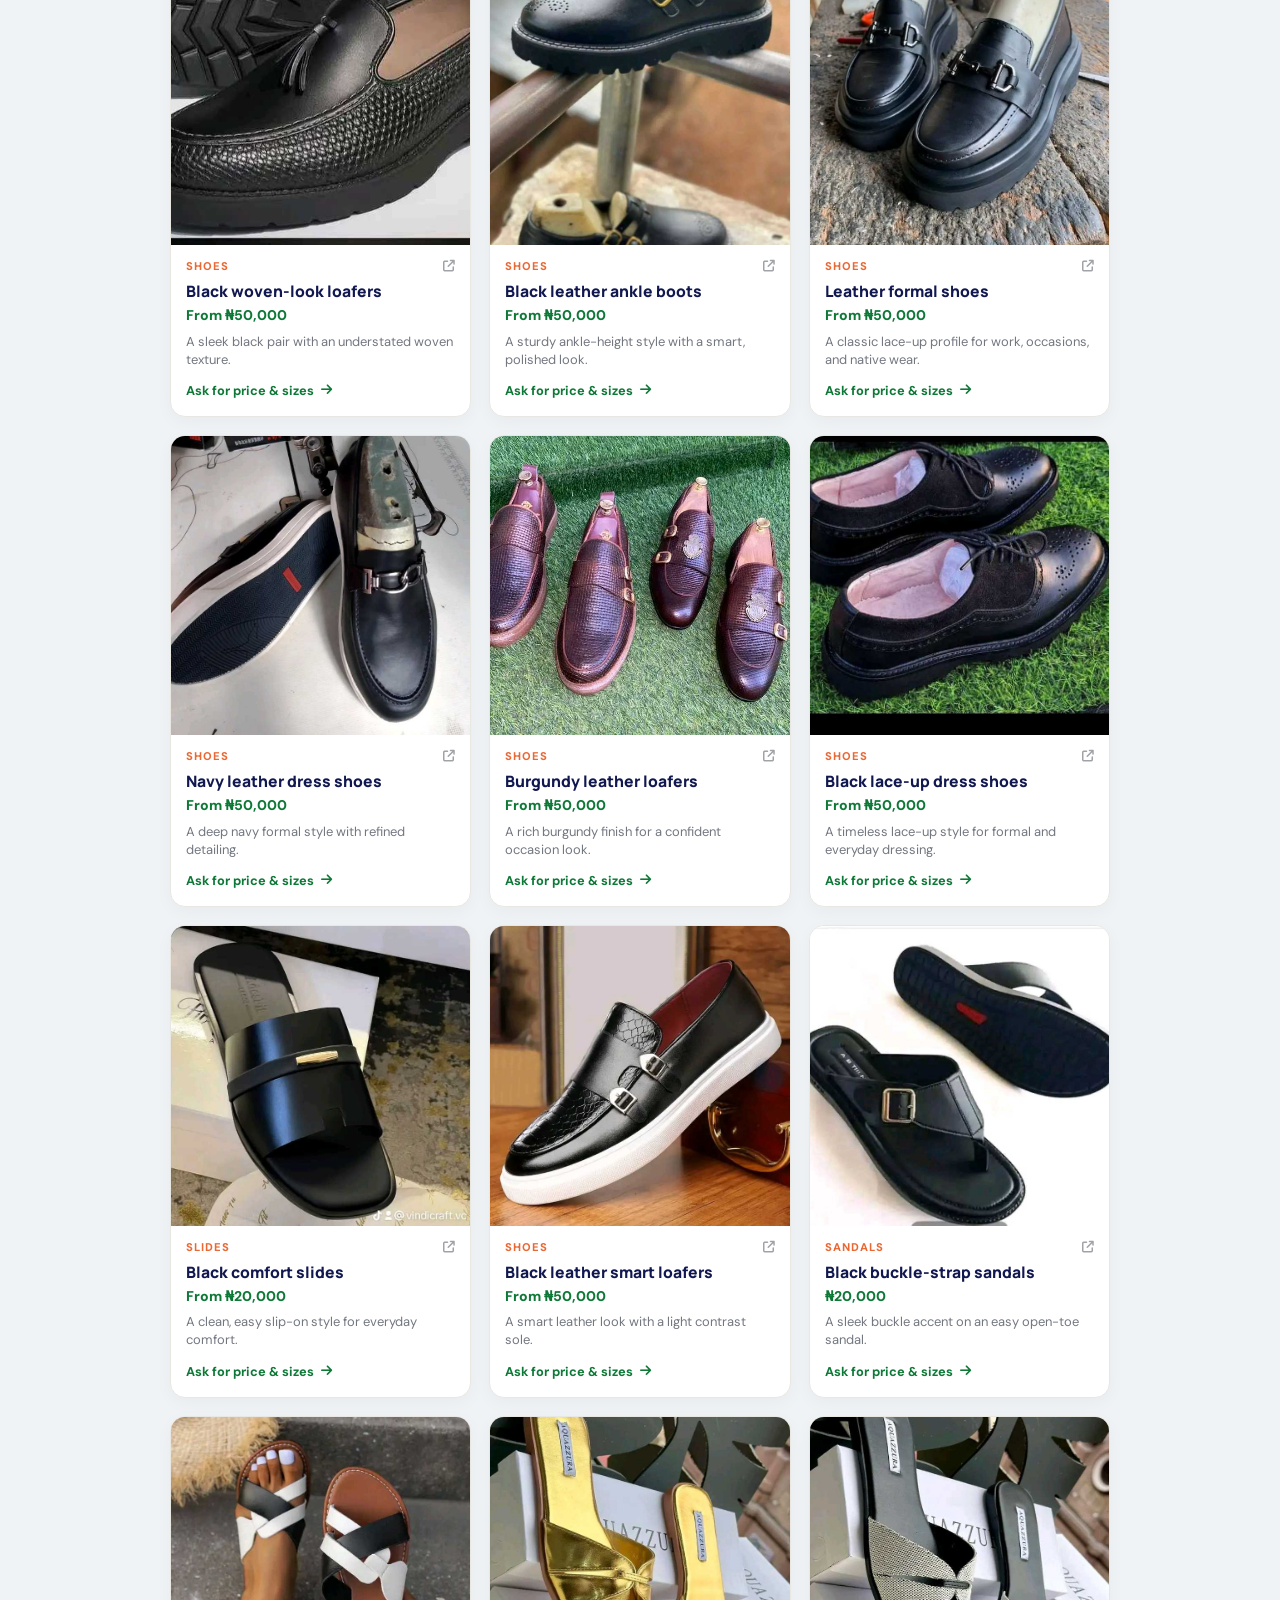
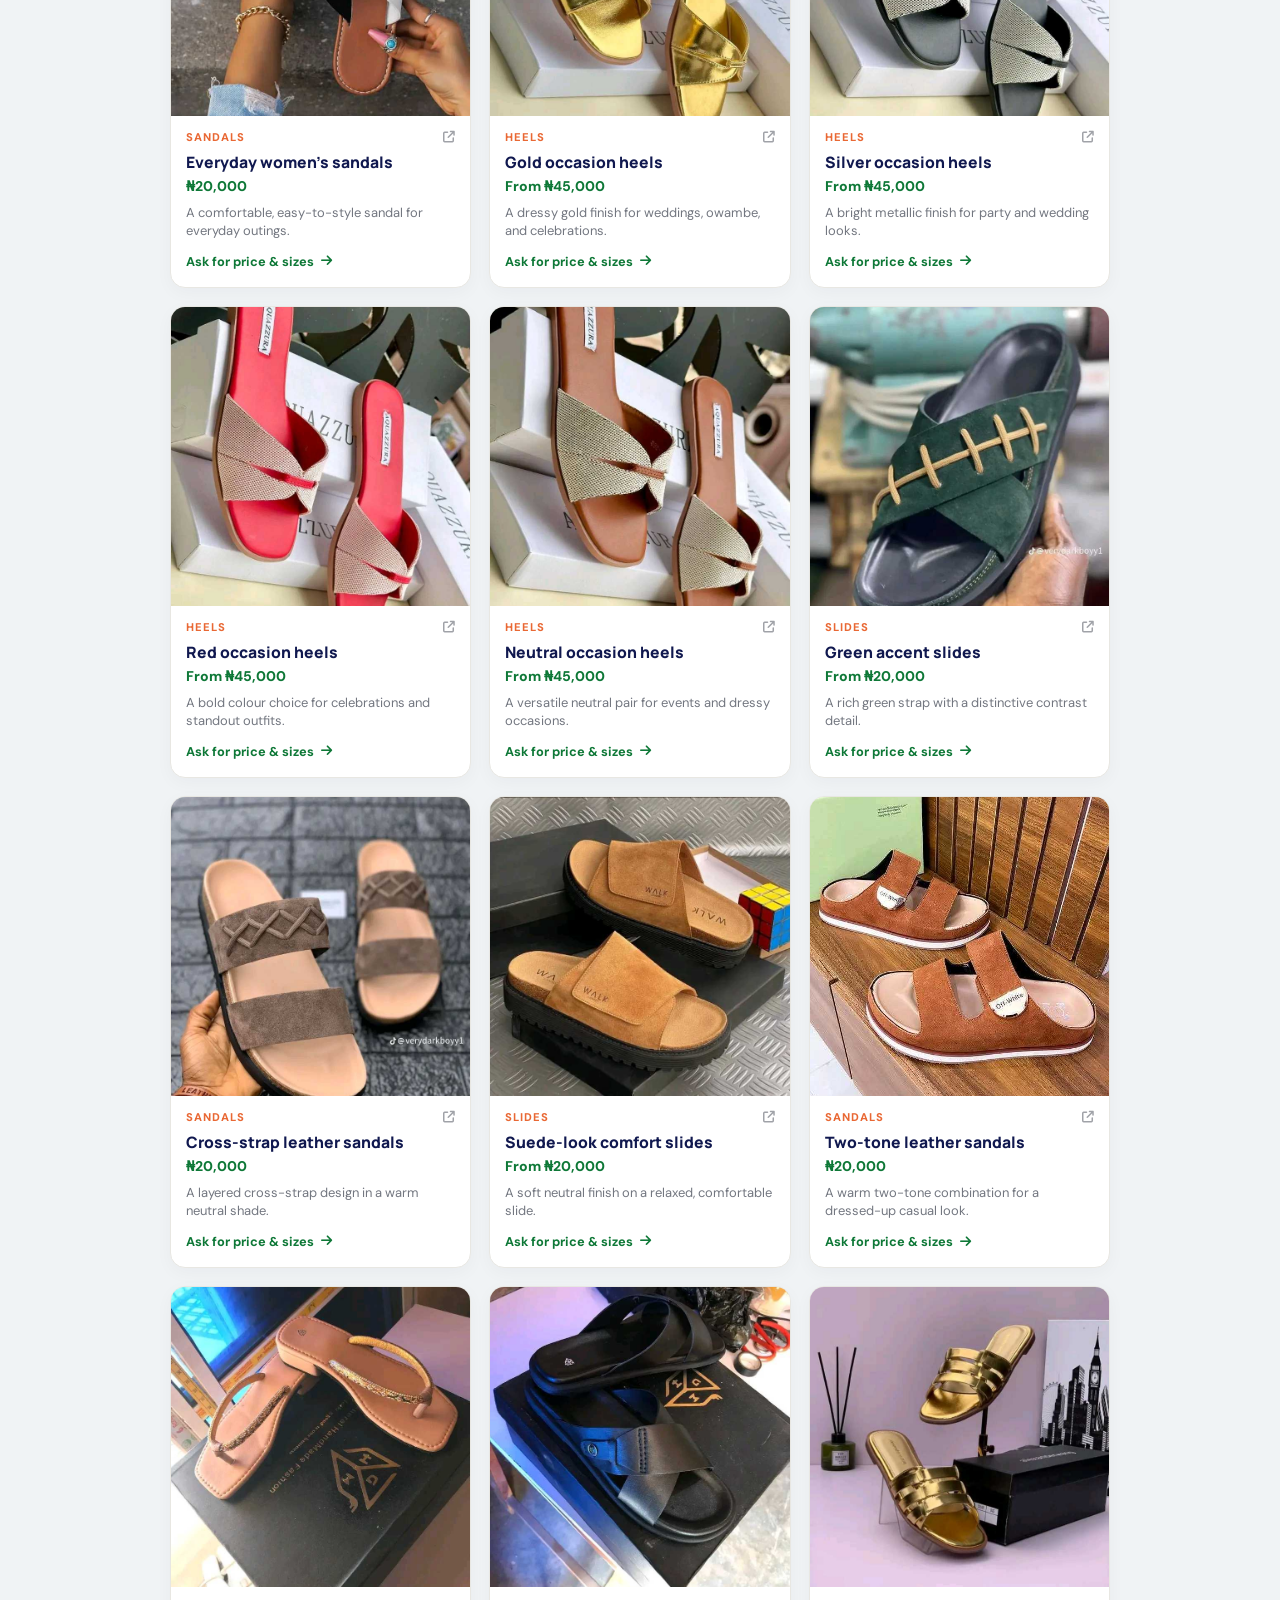
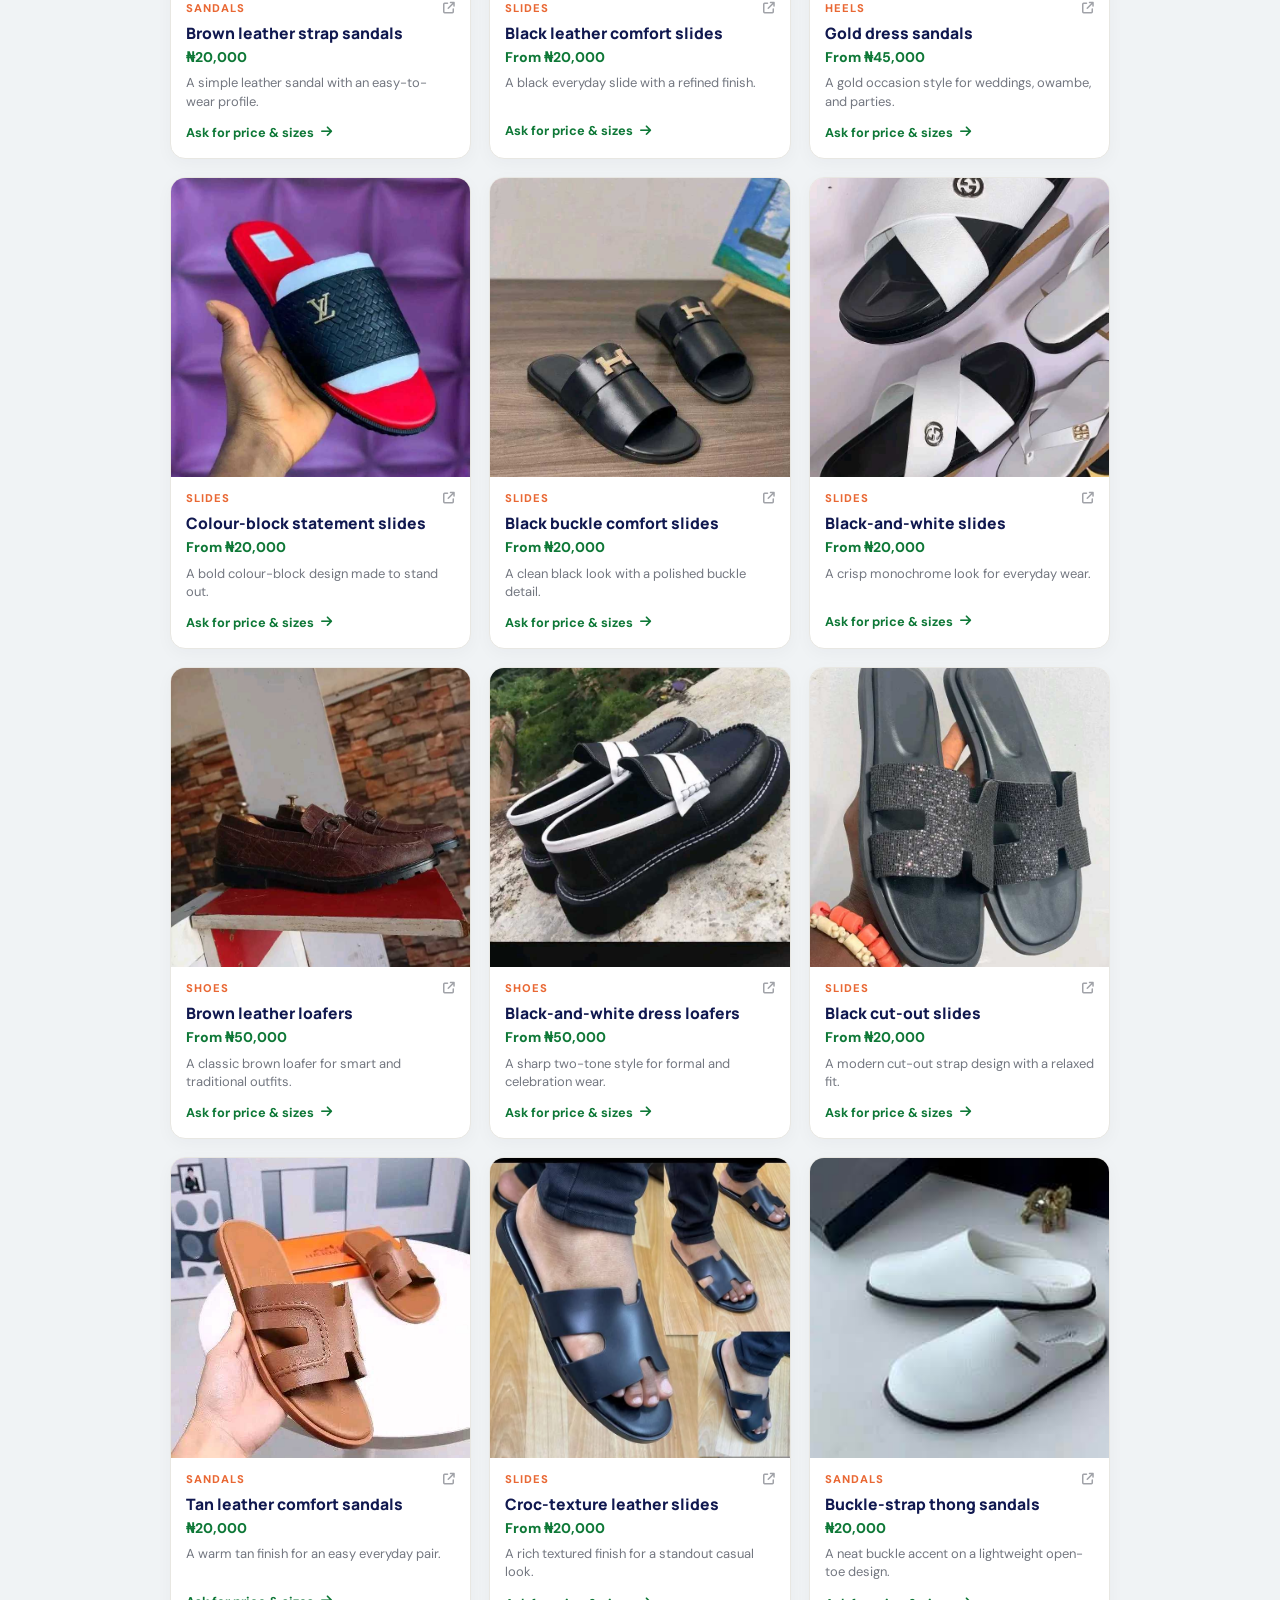
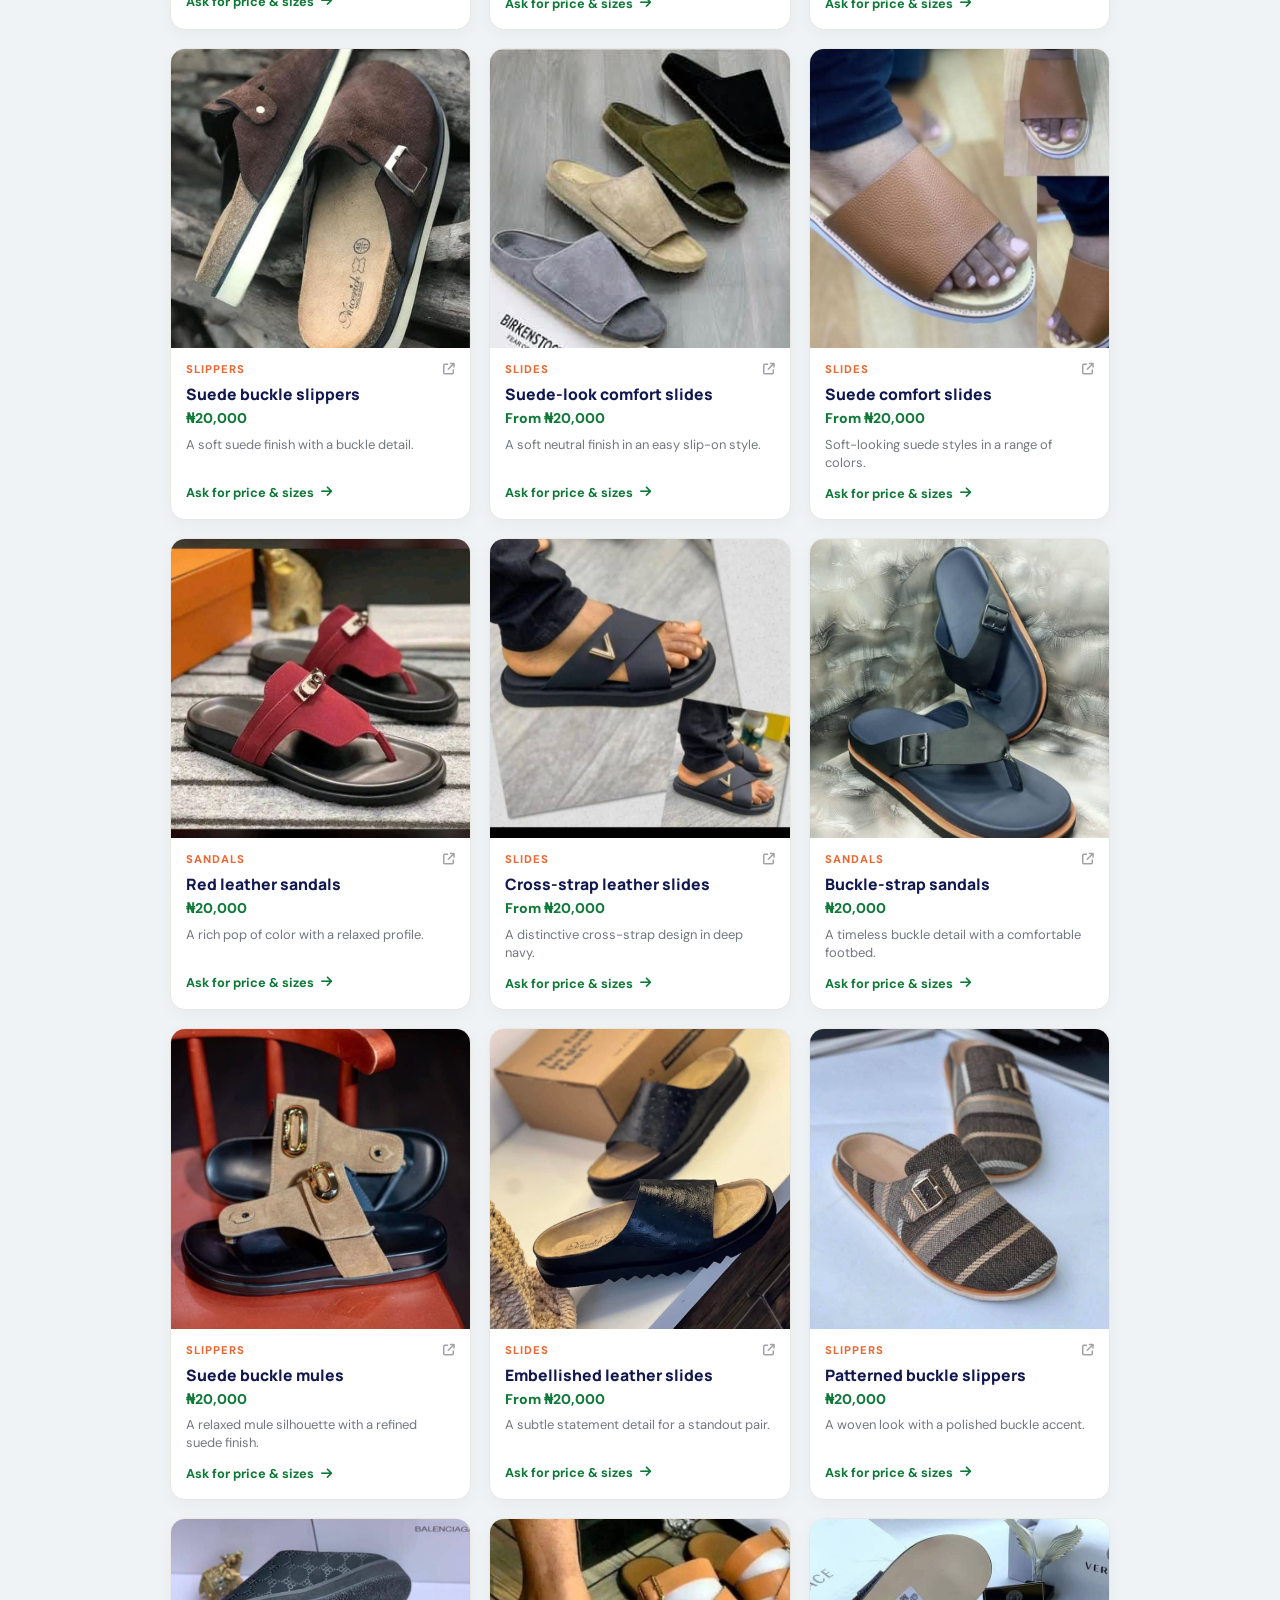
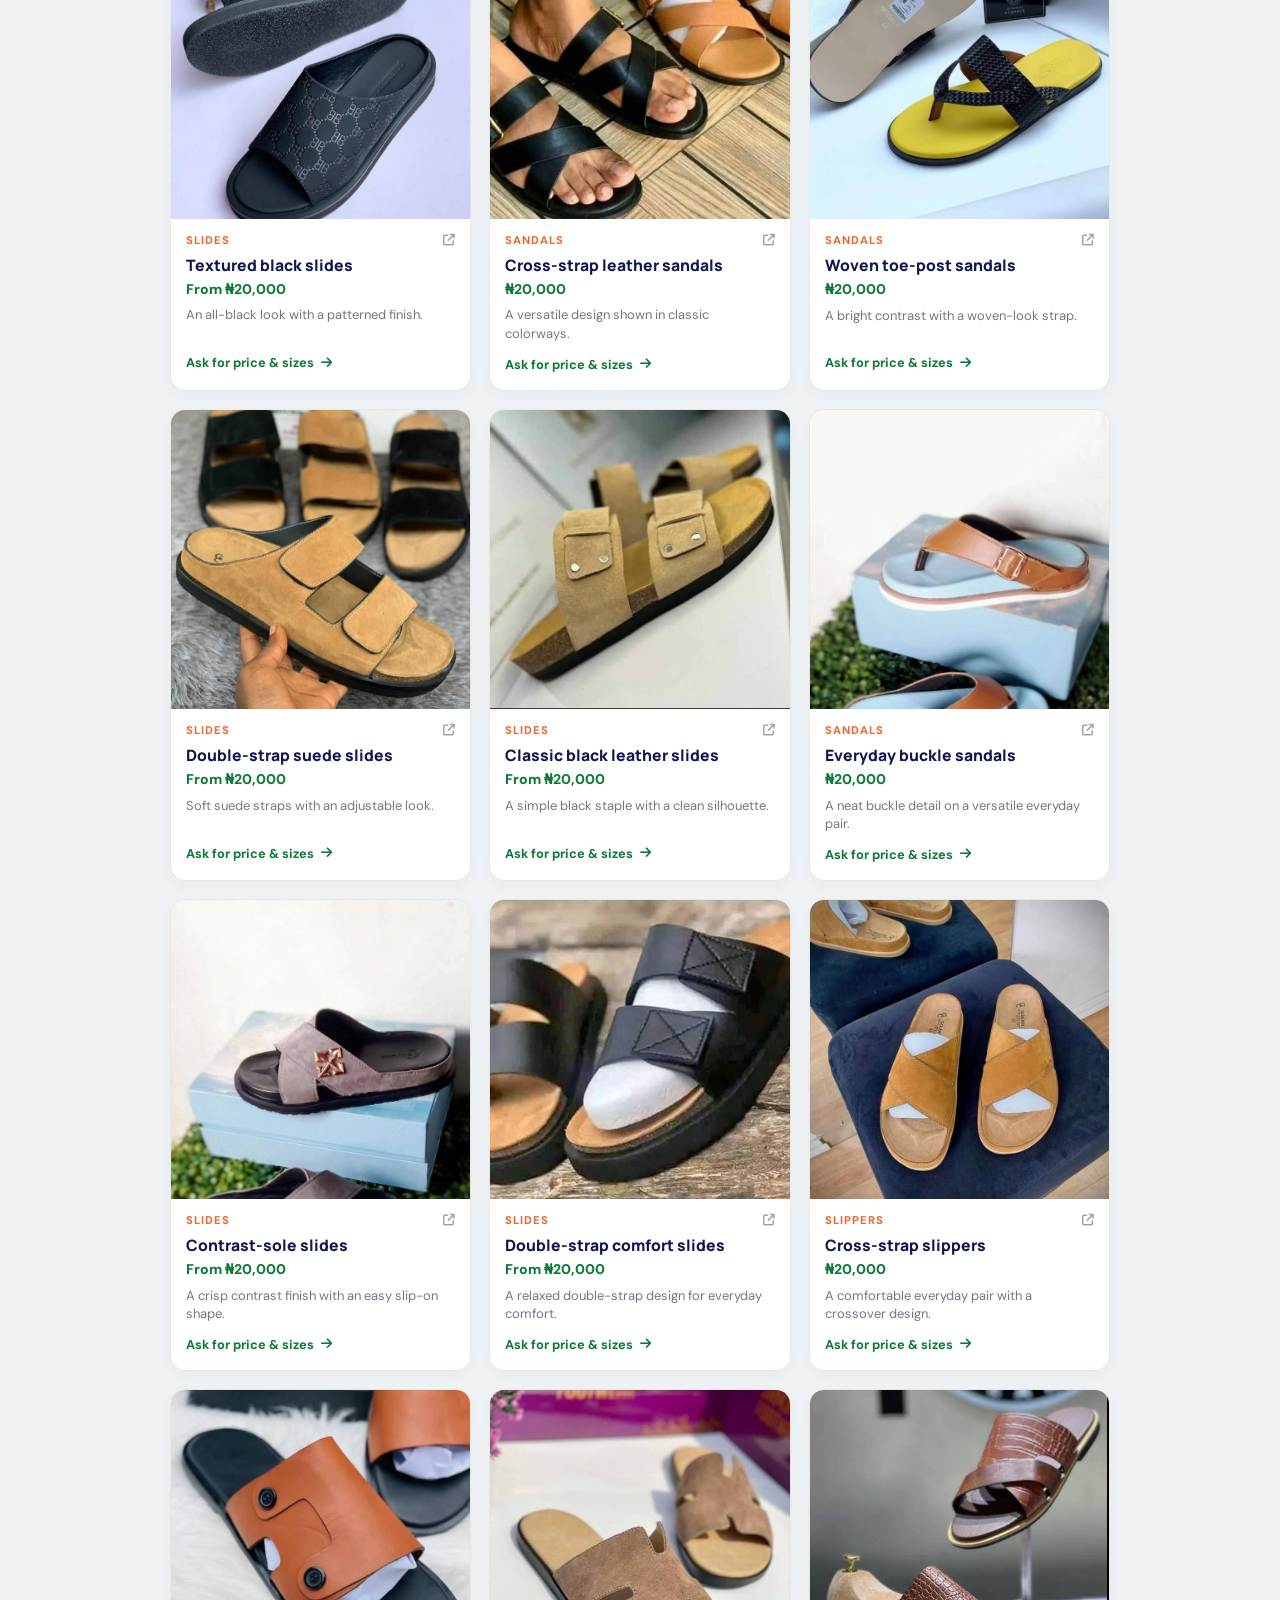
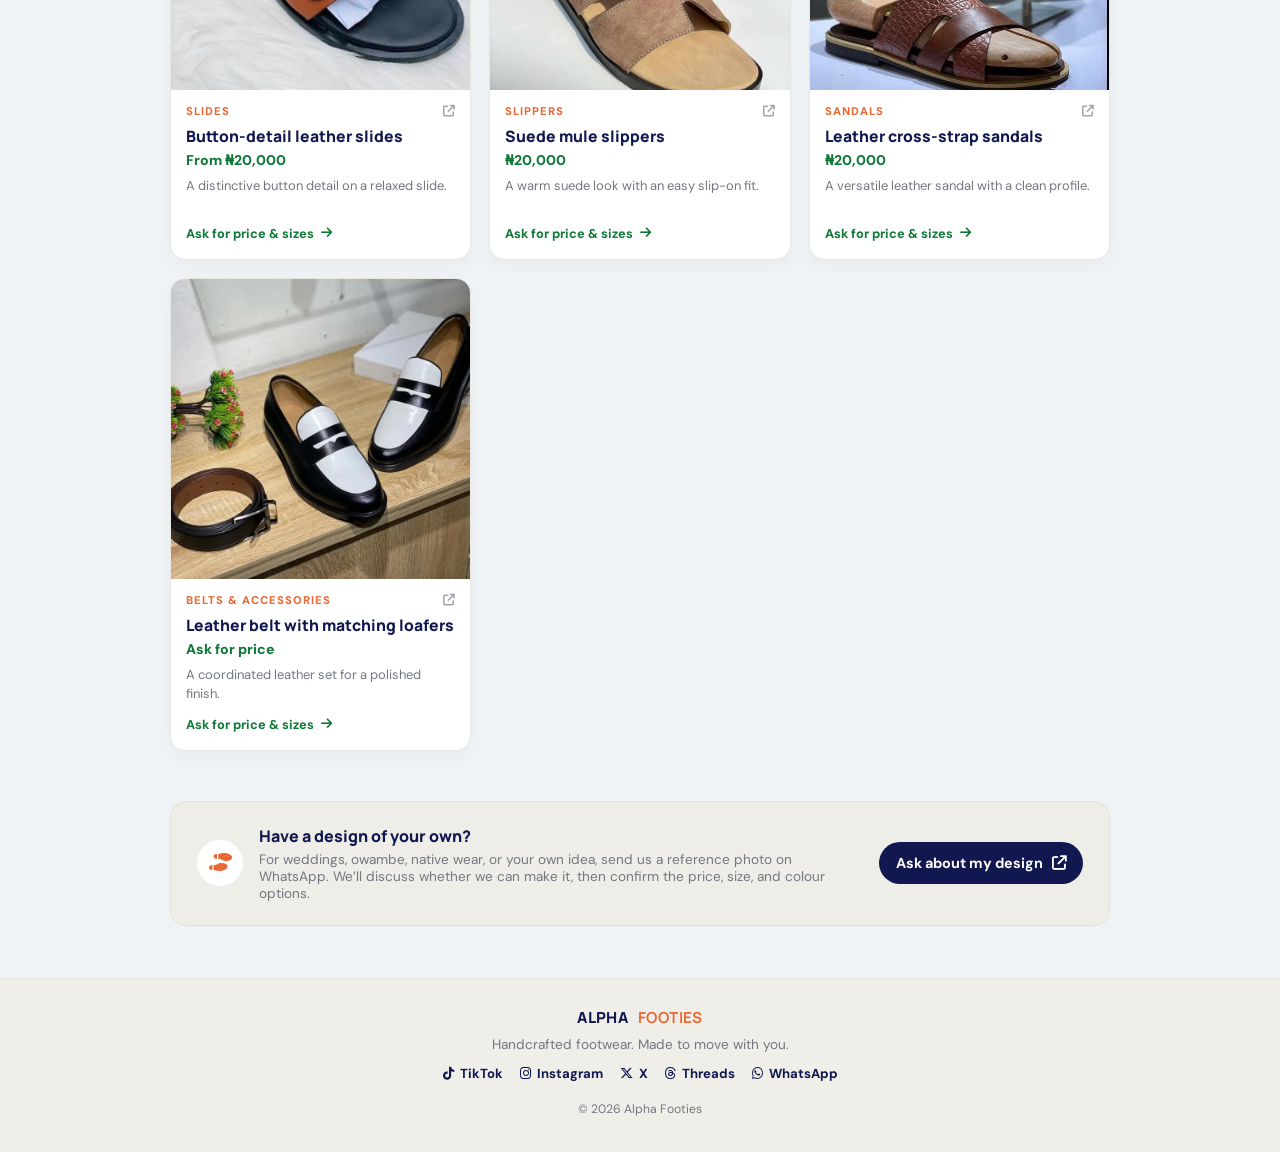
==== commit b9d77720: "Update the price and add dark mode for the case of eyes care" ====
--- a/index.html
+++ b/index.html
@@ -31,15 +31,26 @@
           <img src="images/logo.jpg" alt="" />
           <span>ALPHA <strong>FOOTIES</strong></span>
         </a>
-        <a
-          class="button button-whatsapp topbar-cta"
-          href="https://wa.me/2349056947405"
-          target="_blank"
-          rel="noopener noreferrer"
-        >
-          <i class="fa-brands fa-whatsapp" aria-hidden="true"></i>
-          <span>Chat with us</span>
-        </a>
+        <div class="topbar-actions">
+          <button
+            class="theme-toggle"
+            type="button"
+            aria-label="Switch to dark mode"
+            aria-pressed="false"
+          >
+            <i class="fa-solid fa-moon" aria-hidden="true"></i>
+            <span>Dark mode</span>
+          </button>
+          <a
+            class="button button-whatsapp topbar-cta"
+            href="https://wa.me/2349056947405"
+            target="_blank"
+            rel="noopener noreferrer"
+          >
+            <i class="fa-brands fa-whatsapp" aria-hidden="true"></i>
+            <span>Chat with us</span>
+          </a>
+        </div>
       </nav>
     </header>
 
--- a/style.css
+++ b/style.css
@@ -2,14 +2,32 @@
   color-scheme: light;
   --page: #f0f3f5;
   --surface: #fff;
+  --surface-strong: #f7f6f2;
   --ink: #17191f;
   --muted: #737780;
   --line: #e8e7e2;
   --navy: #10184f;
+  --navy-strong: #10184f;
   --orange: #e96834;
   --green: #159447;
   --green-dark: #0e7837;
   --shadow: 0 16px 42px rgba(27, 30, 43, 0.06);
+}
+
+body[data-theme="dark"] {
+  color-scheme: dark;
+  --page: #0a1220;
+  --surface: #111b2d;
+  --surface-strong: #0d1728;
+  --ink: #edf3ff;
+  --muted: #a9b5c7;
+  --line: rgba(156, 167, 191, 0.21);
+  --navy: #edf3ff;
+  --navy-strong: #1d2d63;
+  --orange: #ffb078;
+  --green: #39c778;
+  --green-dark: #1fa55a;
+  --shadow: 0 20px 50px rgba(2, 6, 23, 0.52);
 }
 
 * {
@@ -47,6 +65,11 @@
   backdrop-filter: blur(14px);
 }
 
+body[data-theme="dark"] .site-header {
+  border-bottom-color: rgba(156, 167, 191, 0.18);
+  background: rgba(10, 18, 32, 0.8);
+}
+
 .topbar {
   width: min(100% - 40px, 1040px);
   min-height: 72px;
@@ -54,6 +77,43 @@
   display: flex;
   align-items: center;
   justify-content: space-between;
+  gap: 12px;
+}
+
+.topbar-actions {
+  display: flex;
+  align-items: center;
+  gap: 10px;
+}
+
+.theme-toggle {
+  min-height: 42px;
+  padding: 0 14px;
+  border: 1px solid var(--line);
+  border-radius: 999px;
+  background: var(--surface);
+  color: var(--ink);
+  display: inline-flex;
+  align-items: center;
+  justify-content: center;
+  gap: 8px;
+  font-size: 0.82rem;
+  font-weight: 700;
+  cursor: pointer;
+  transition:
+    transform 180ms ease,
+    background-color 180ms ease,
+    border-color 180ms ease,
+    color 180ms ease;
+}
+
+.theme-toggle:hover {
+  transform: translateY(-2px);
+  border-color: var(--navy);
+}
+
+.theme-toggle i {
+  font-size: 0.9rem;
 }
 
 .brand {
@@ -257,7 +317,7 @@
 .profile-bio {
   max-width: 610px;
   margin: 15px 0 14px;
-  color: #3f424b;
+  color: var(--muted);
   font-size: 1rem;
   font-weight: 500;
   line-height: 1.65;
@@ -375,6 +435,10 @@
   border-radius: 11px;
   background: #fff0e8;
   color: var(--orange);
+}
+
+body[data-theme="dark"] .service-icon {
+  background: rgba(255, 176, 120, 0.1);
 }
 
 .service-card h3 {
@@ -484,6 +548,10 @@
     background-color 160ms ease;
 }
 
+body[data-theme="dark"] .filter-btn {
+  color: #dce5f6;
+}
+
 .filter-btn:hover,
 .filter-btn.active {
   border-color: var(--navy);
@@ -673,6 +741,11 @@
   background: #efede7;
 }
 
+body[data-theme="dark"] .about-strip {
+  border-color: var(--line);
+  background: var(--surface-strong);
+}
+
 .about-mark {
   width: 46px;
   height: 46px;
@@ -704,7 +777,7 @@
 }
 
 .button-dark {
-  background: var(--navy);
+  background: var(--navy-strong);
   color: #fff;
 }
 
@@ -719,6 +792,11 @@
   background: #efeee9;
   color: var(--muted);
   text-align: center;
+}
+
+body[data-theme="dark"] .site-footer {
+  background: var(--surface-strong);
+  color: var(--muted);
 }
 
 .footer-brand {
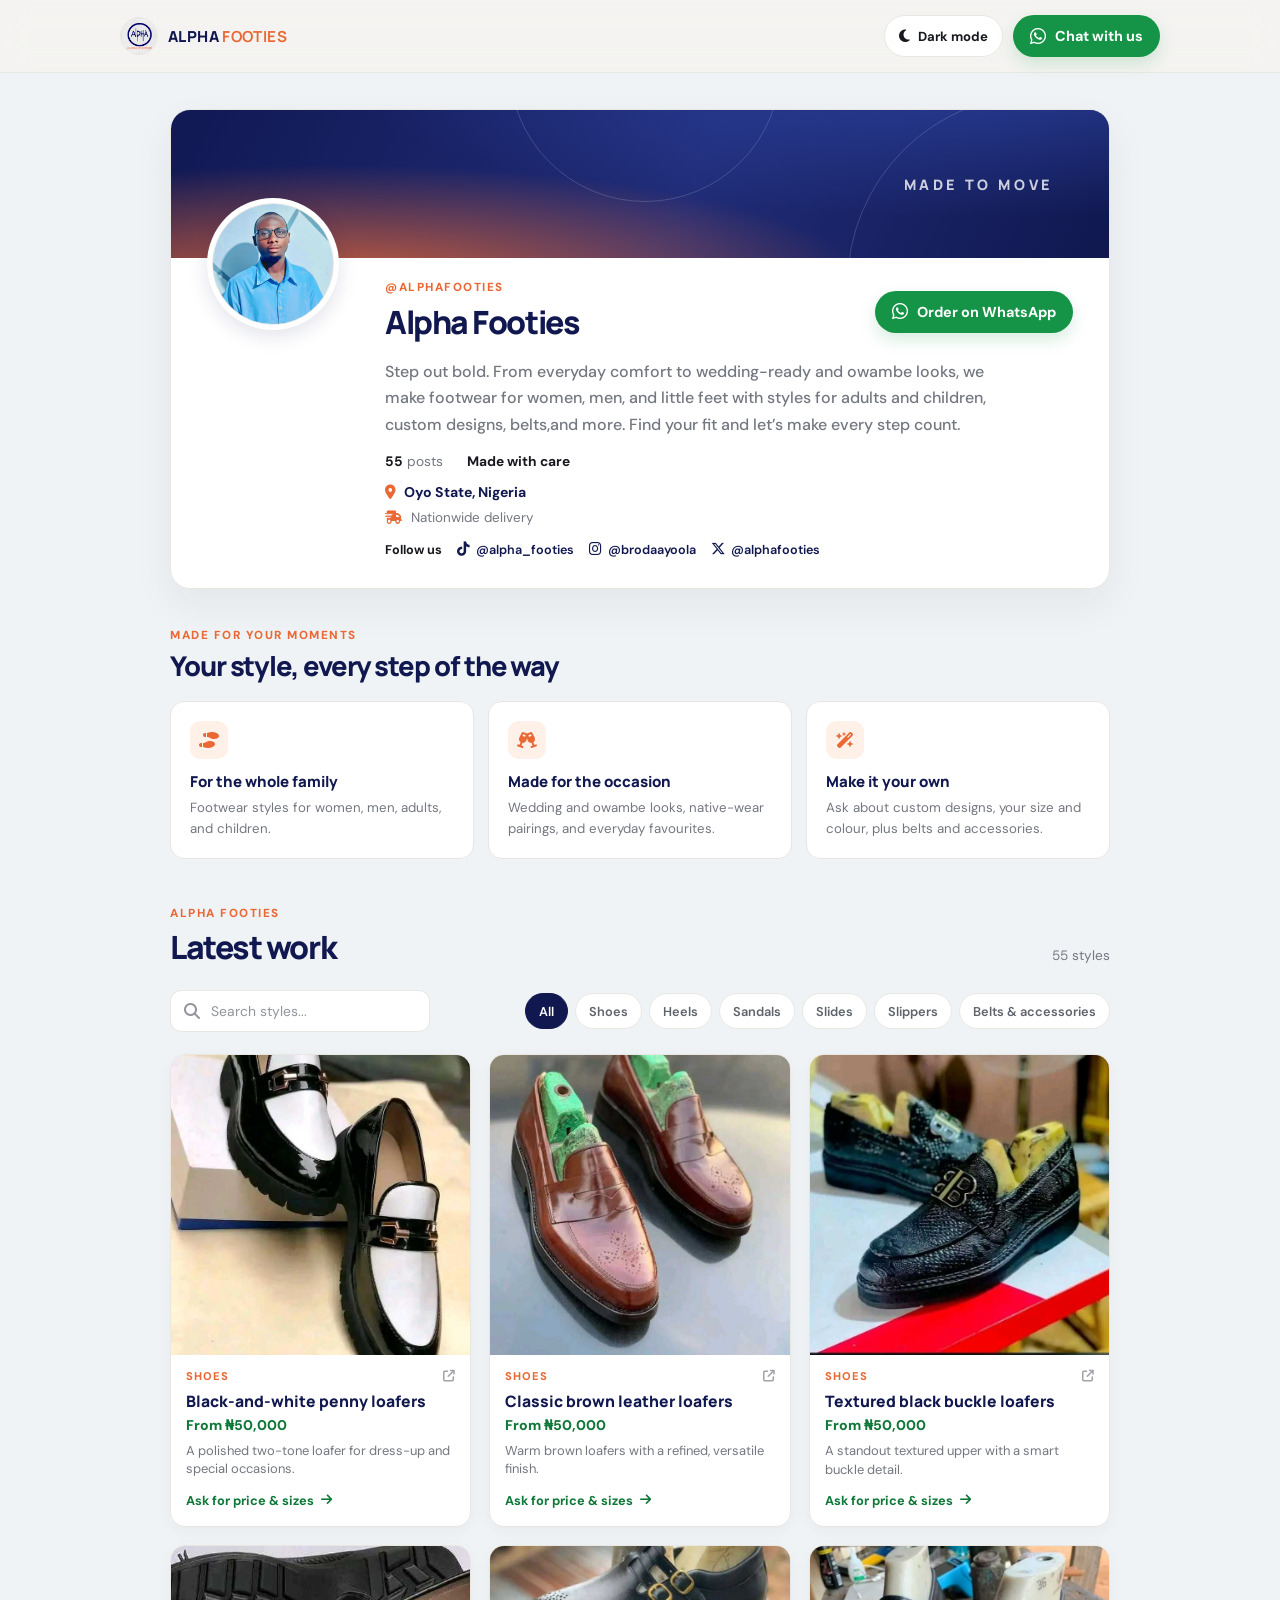
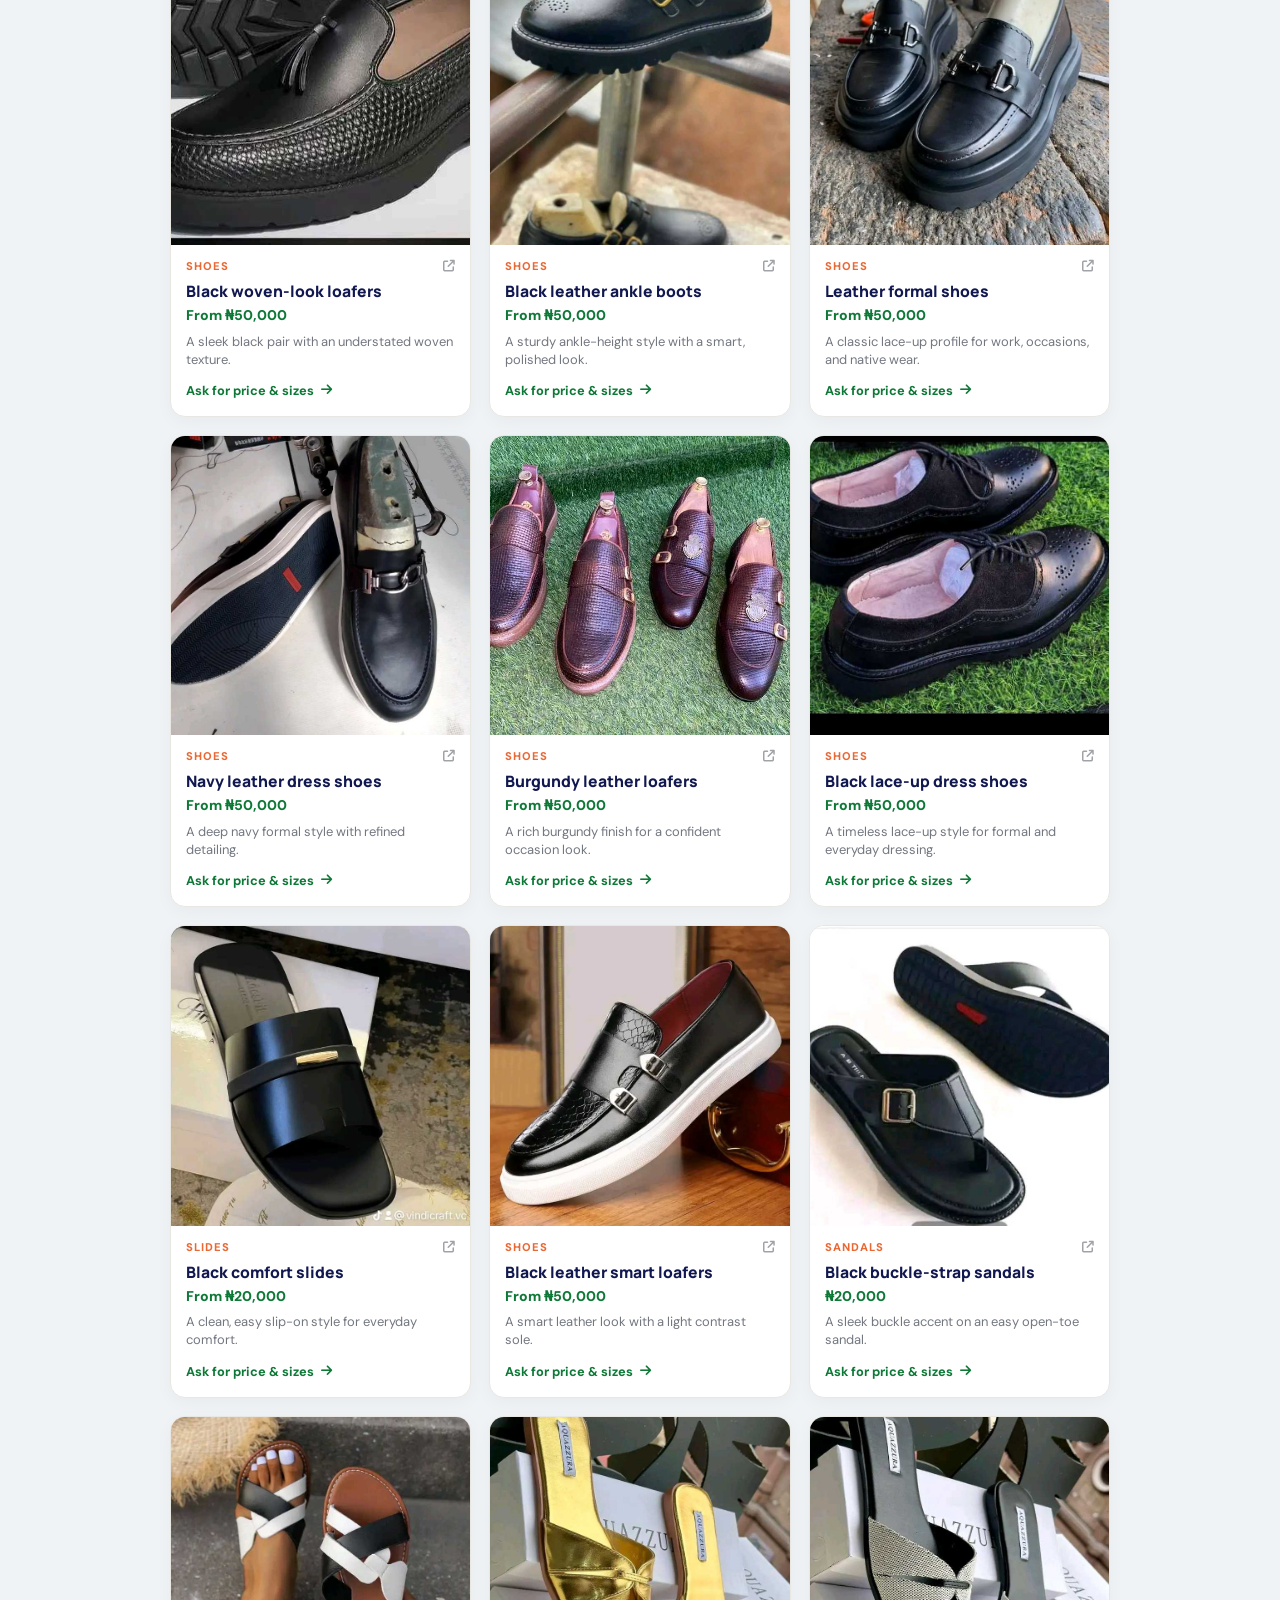
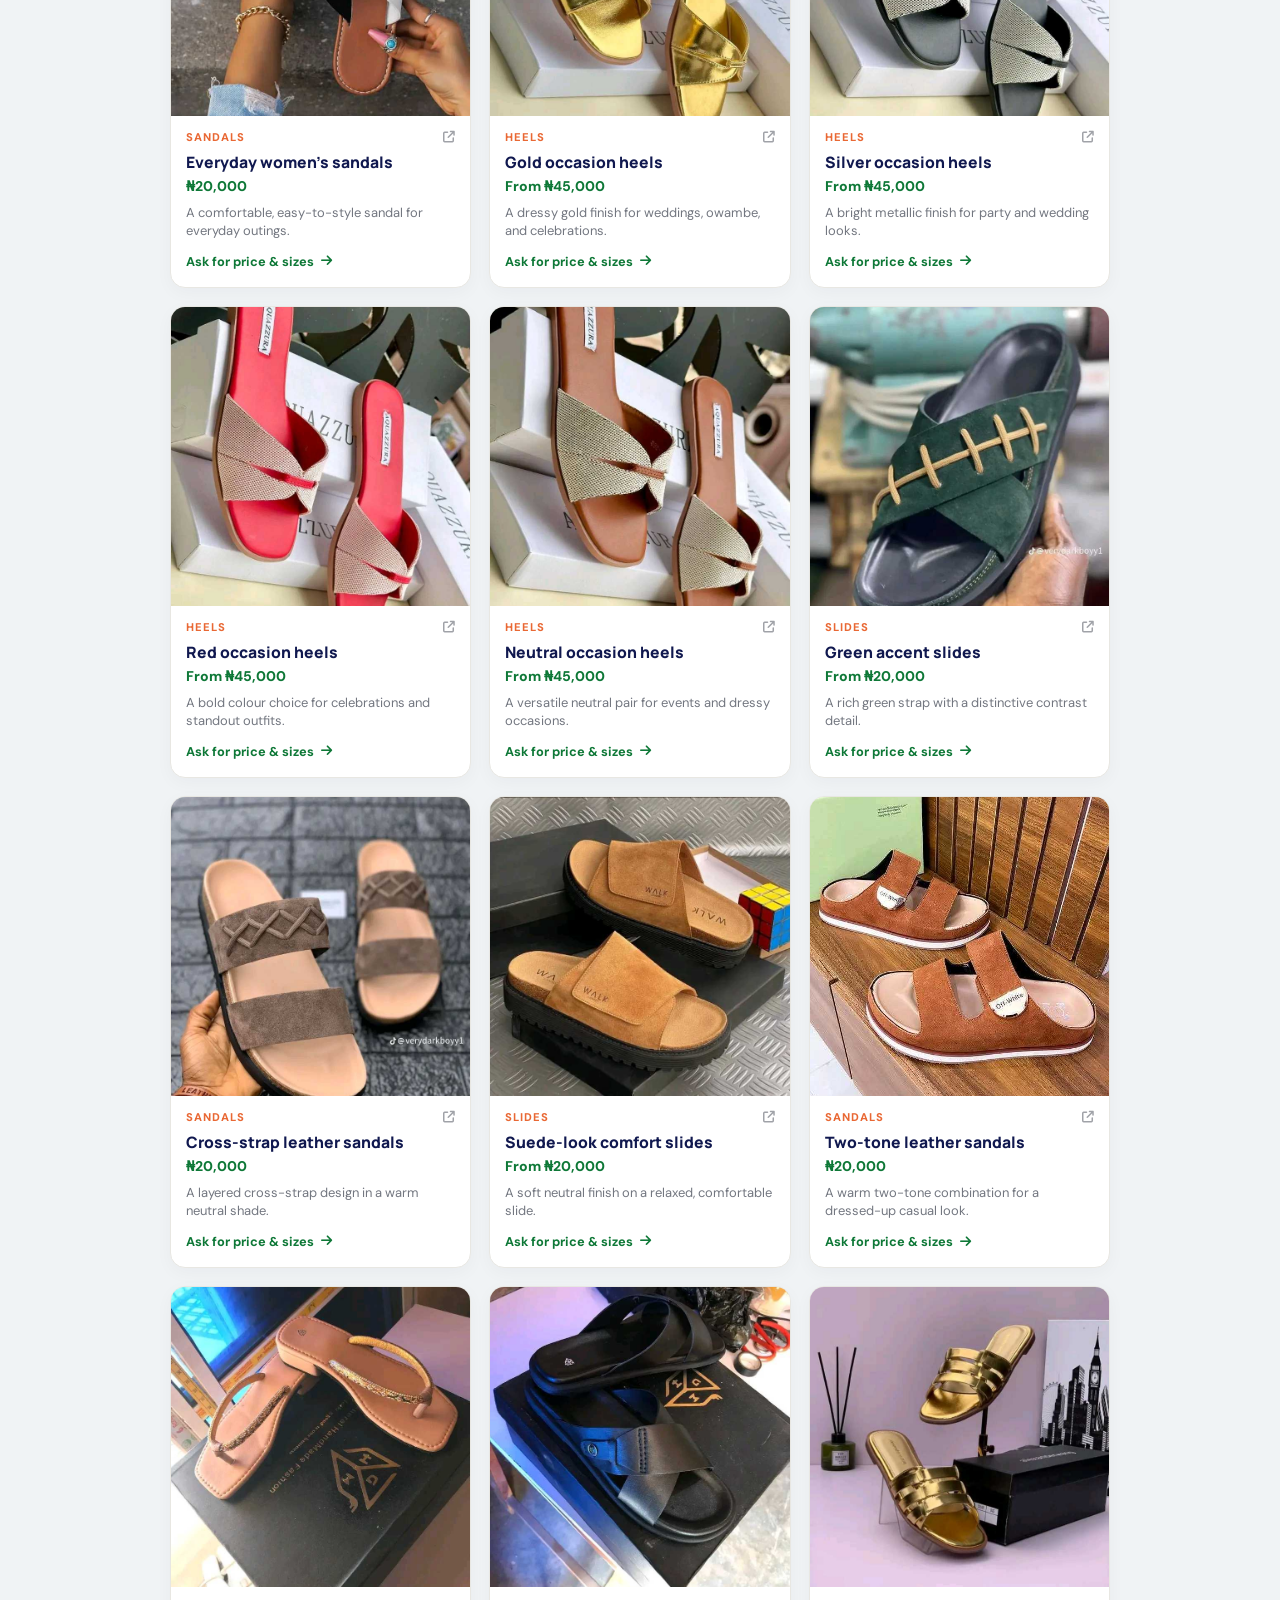
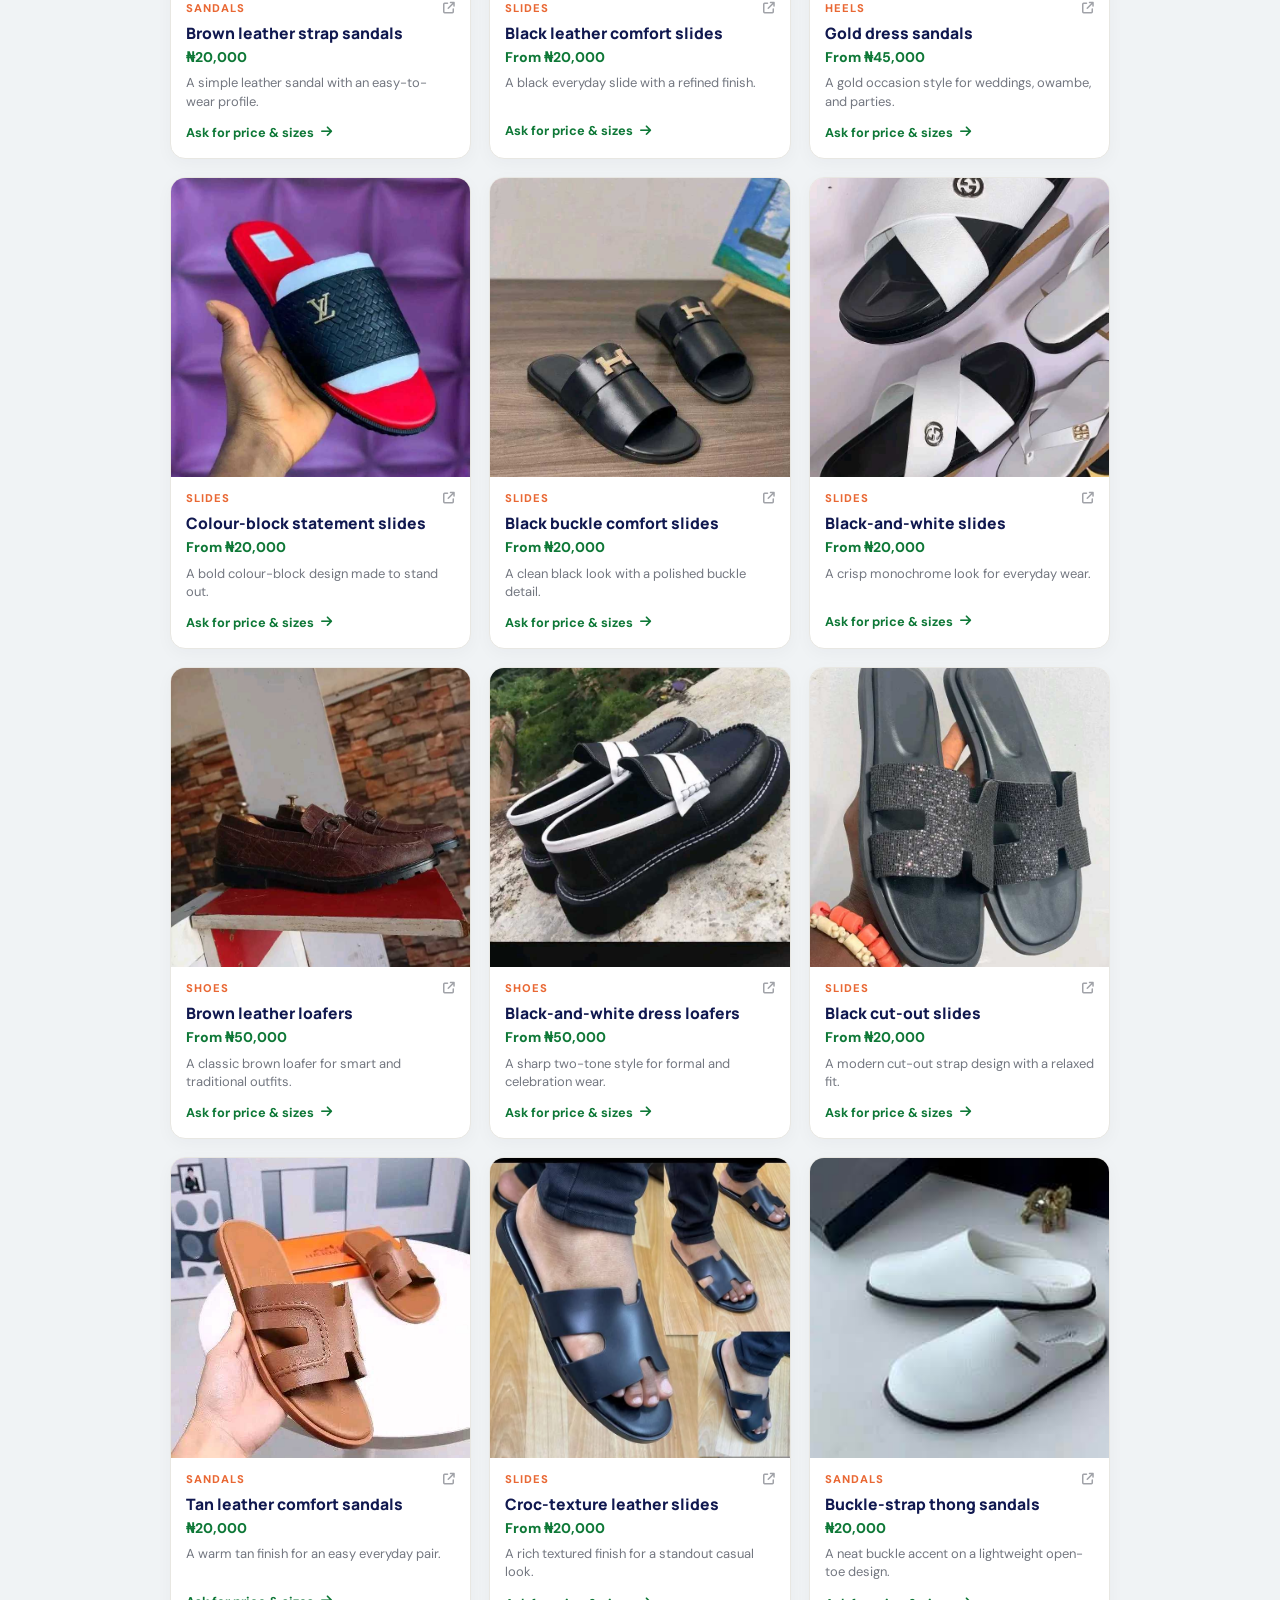
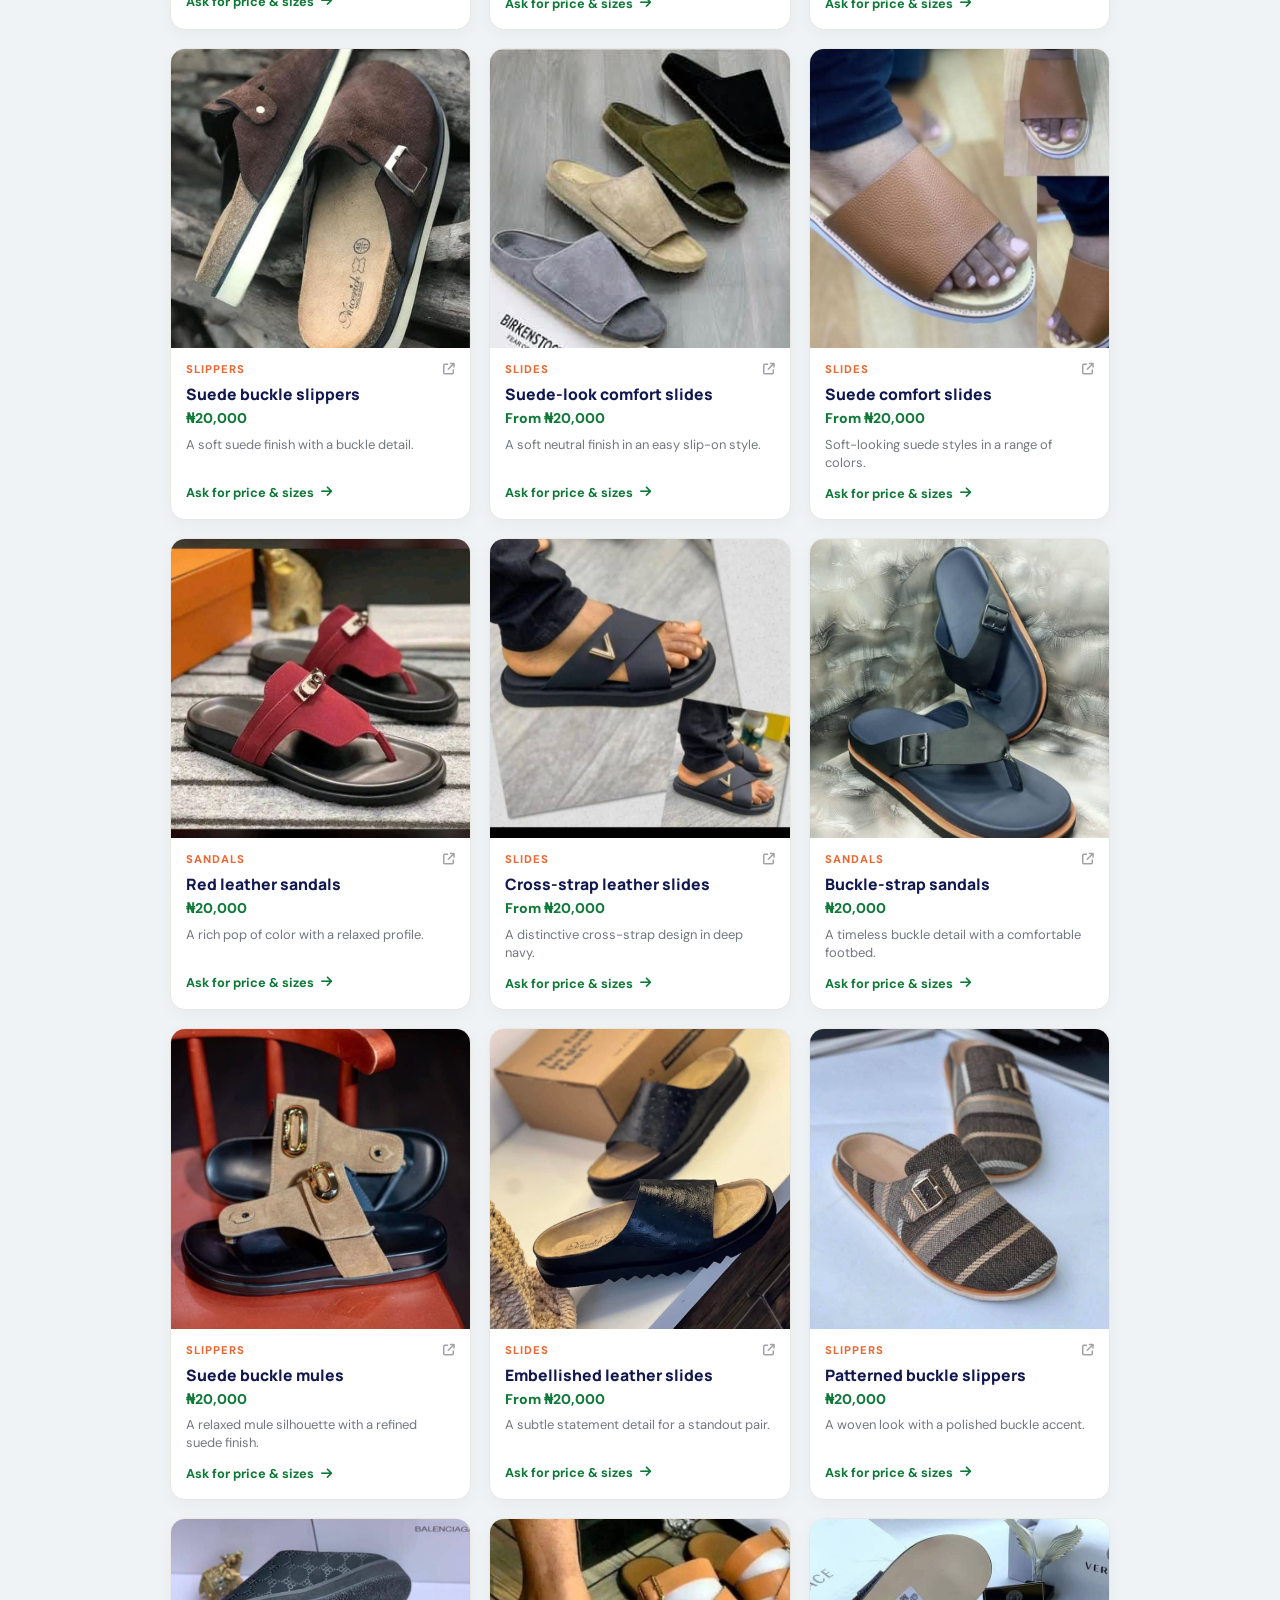
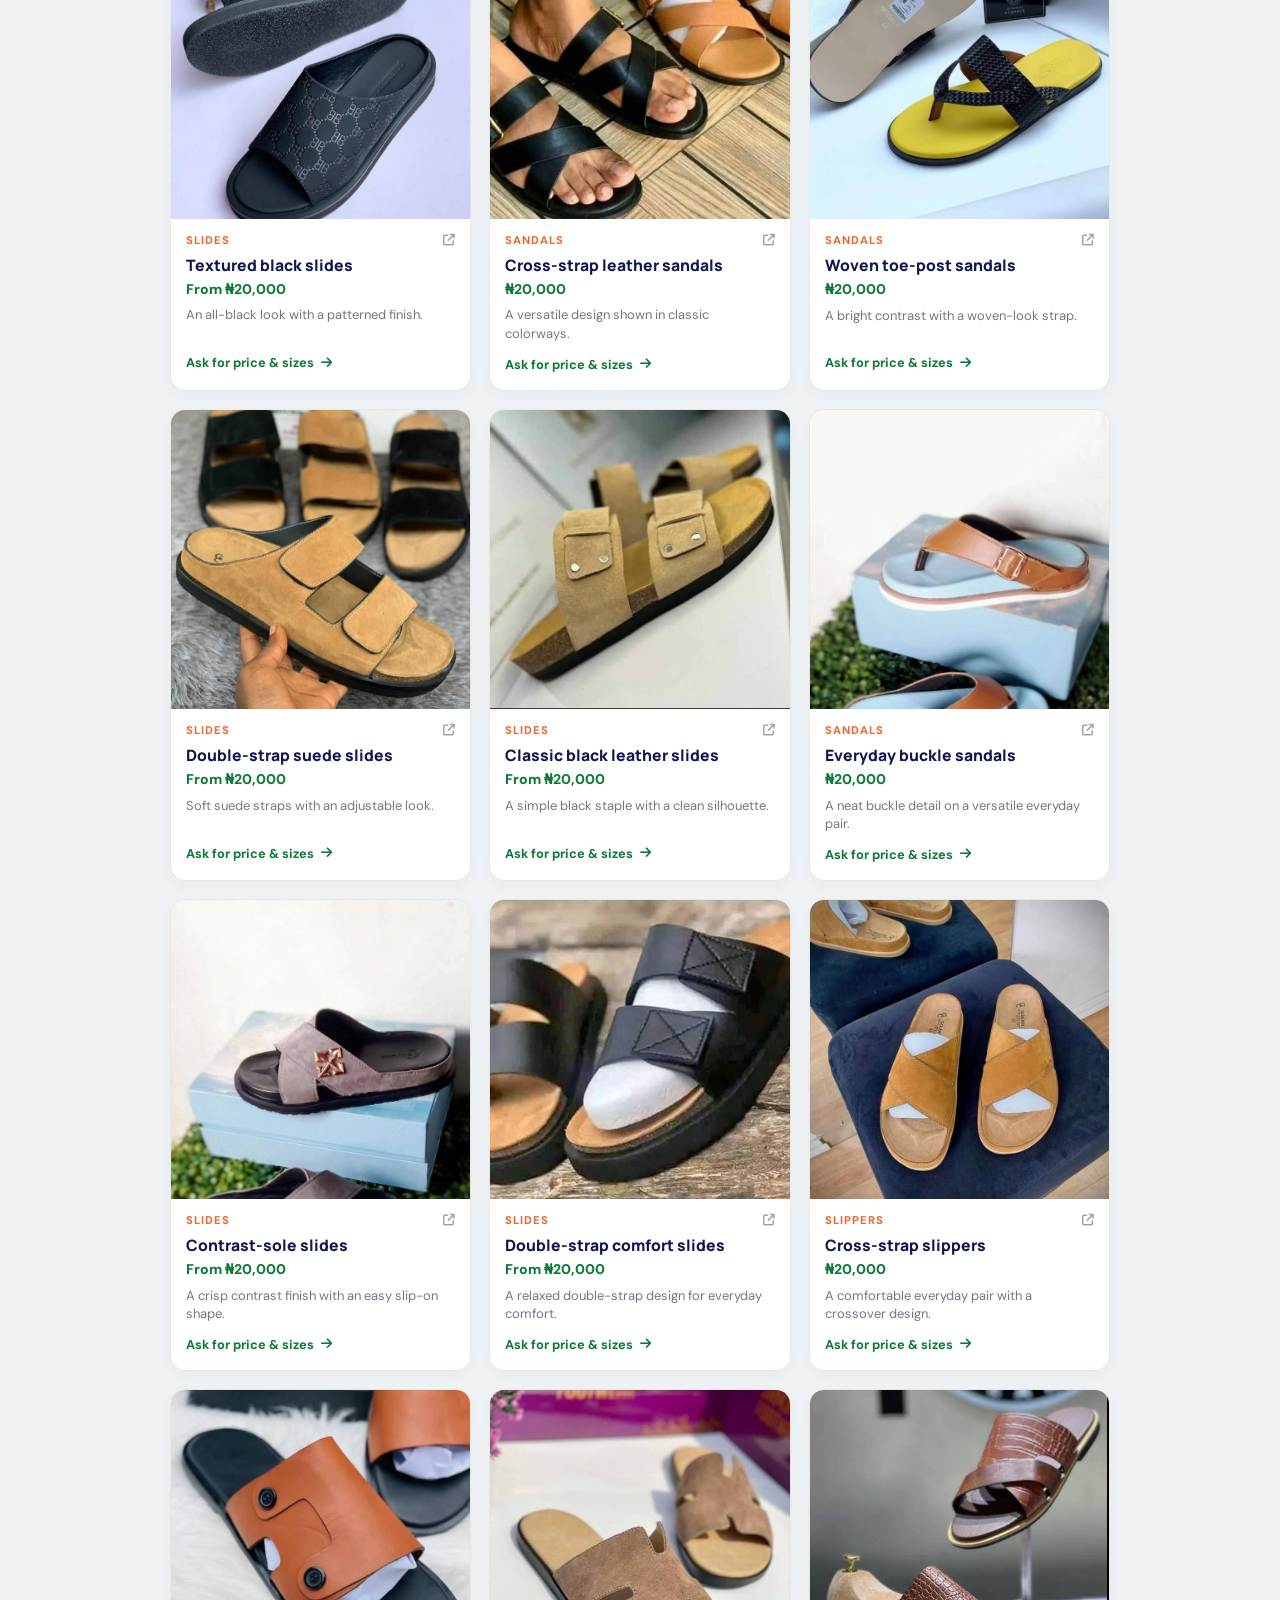
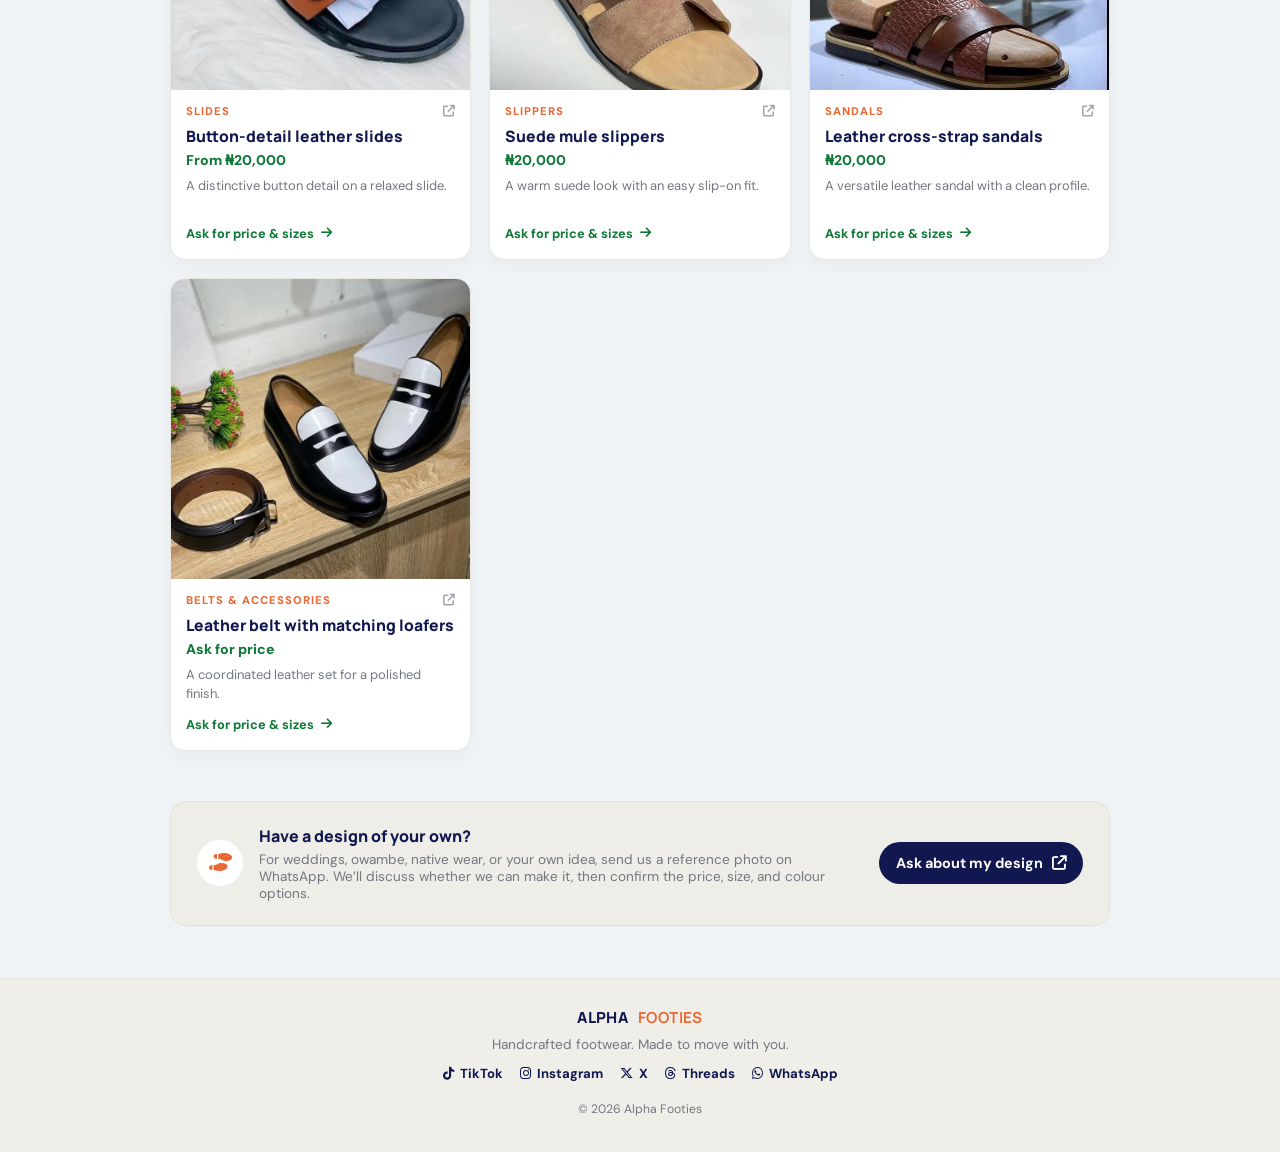
==== commit efcee35e: "Update the price and add dark mode for the case of eyes care" ====
--- a/index.html
+++ b/index.html
@@ -99,7 +99,7 @@
             </p>
             <p class="profile-note">
               <i class="fa-solid fa-truck-fast" aria-hidden="true"></i>
-              Nationwide delivery · Pay on delivery
+              Nationwide delivery
             </p>
             <div class="profile-socials" aria-label="Follow Alpha Footies">
               <span>Follow us</span>
@@ -174,7 +174,7 @@
       <section id="posts" class="feed-section" aria-labelledby="feed-title">
         <div class="feed-heading">
           <div>
-            <p class="eyebrow">ALPHA FOOTIES </p>
+            <p class="eyebrow">ALPHA FOOTIES</p>
             <h2 id="feed-title">Latest work</h2>
           </div>
           <span class="feed-count"
